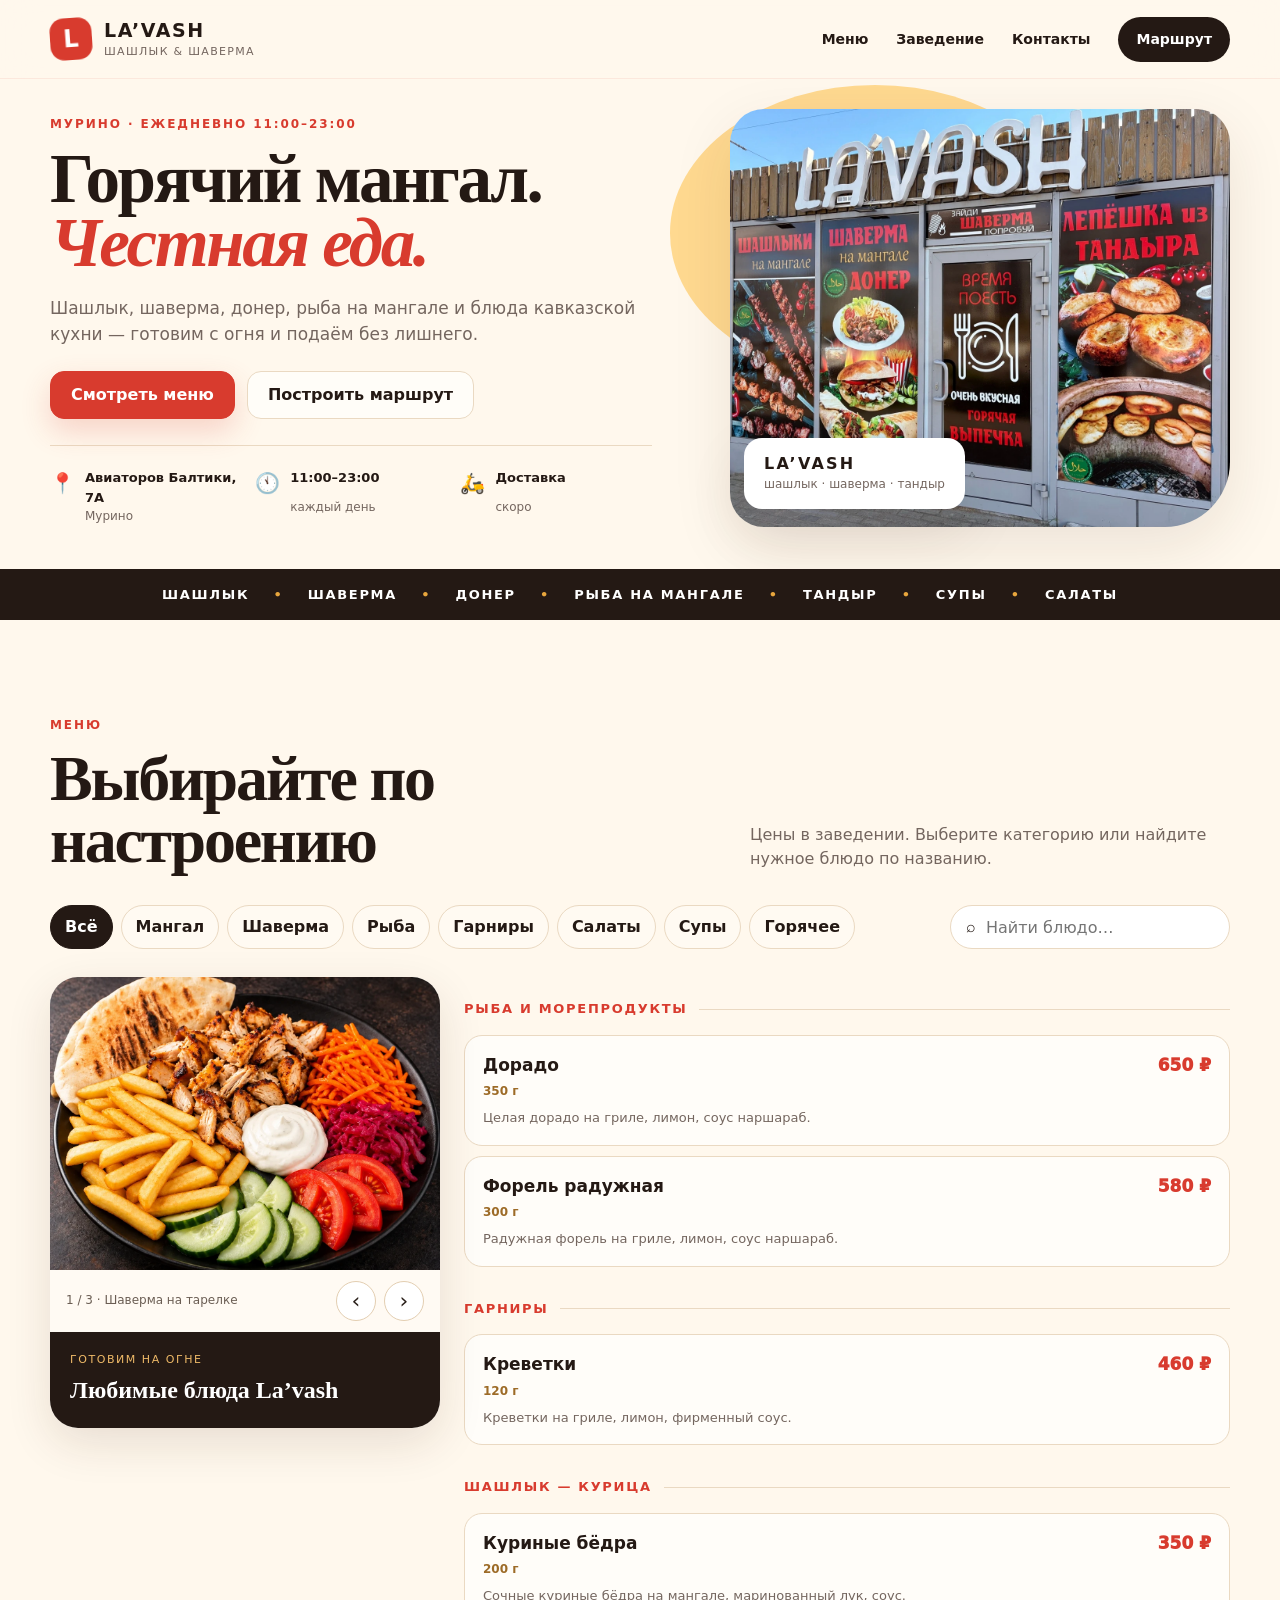
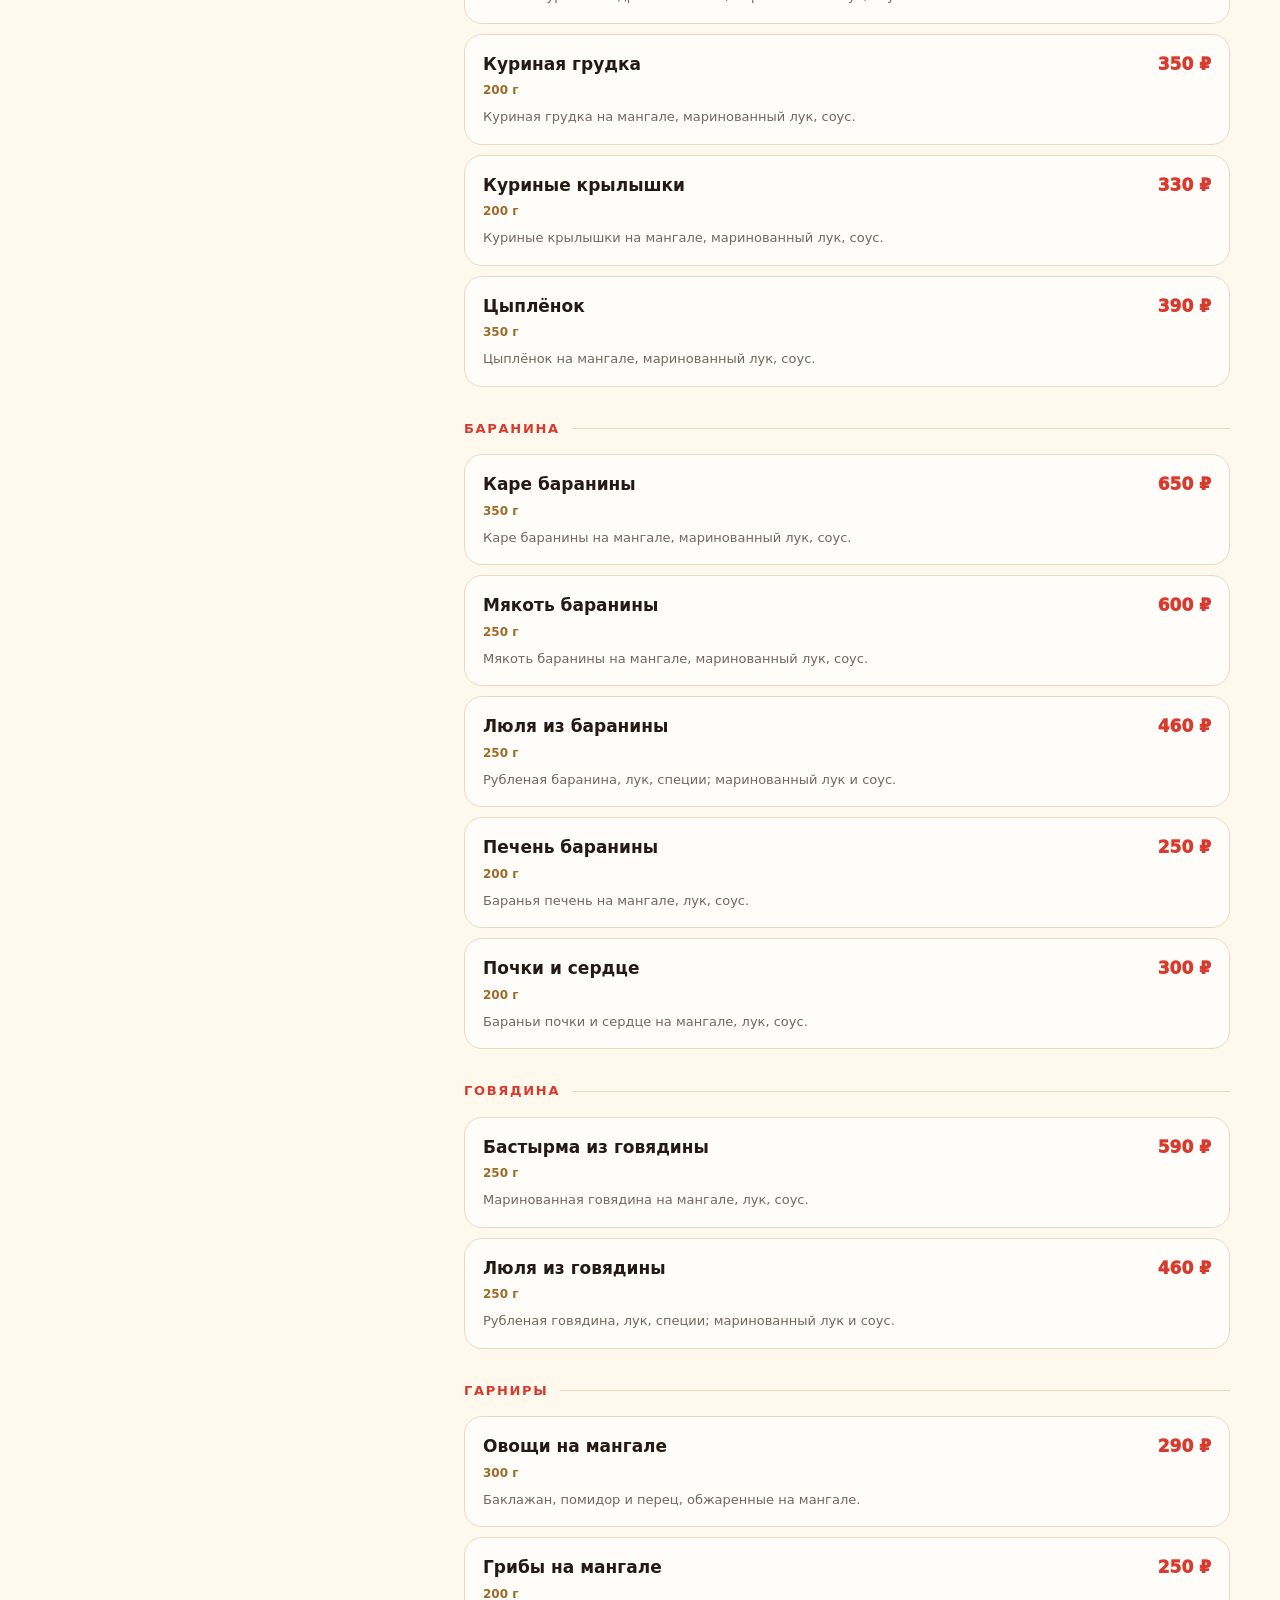
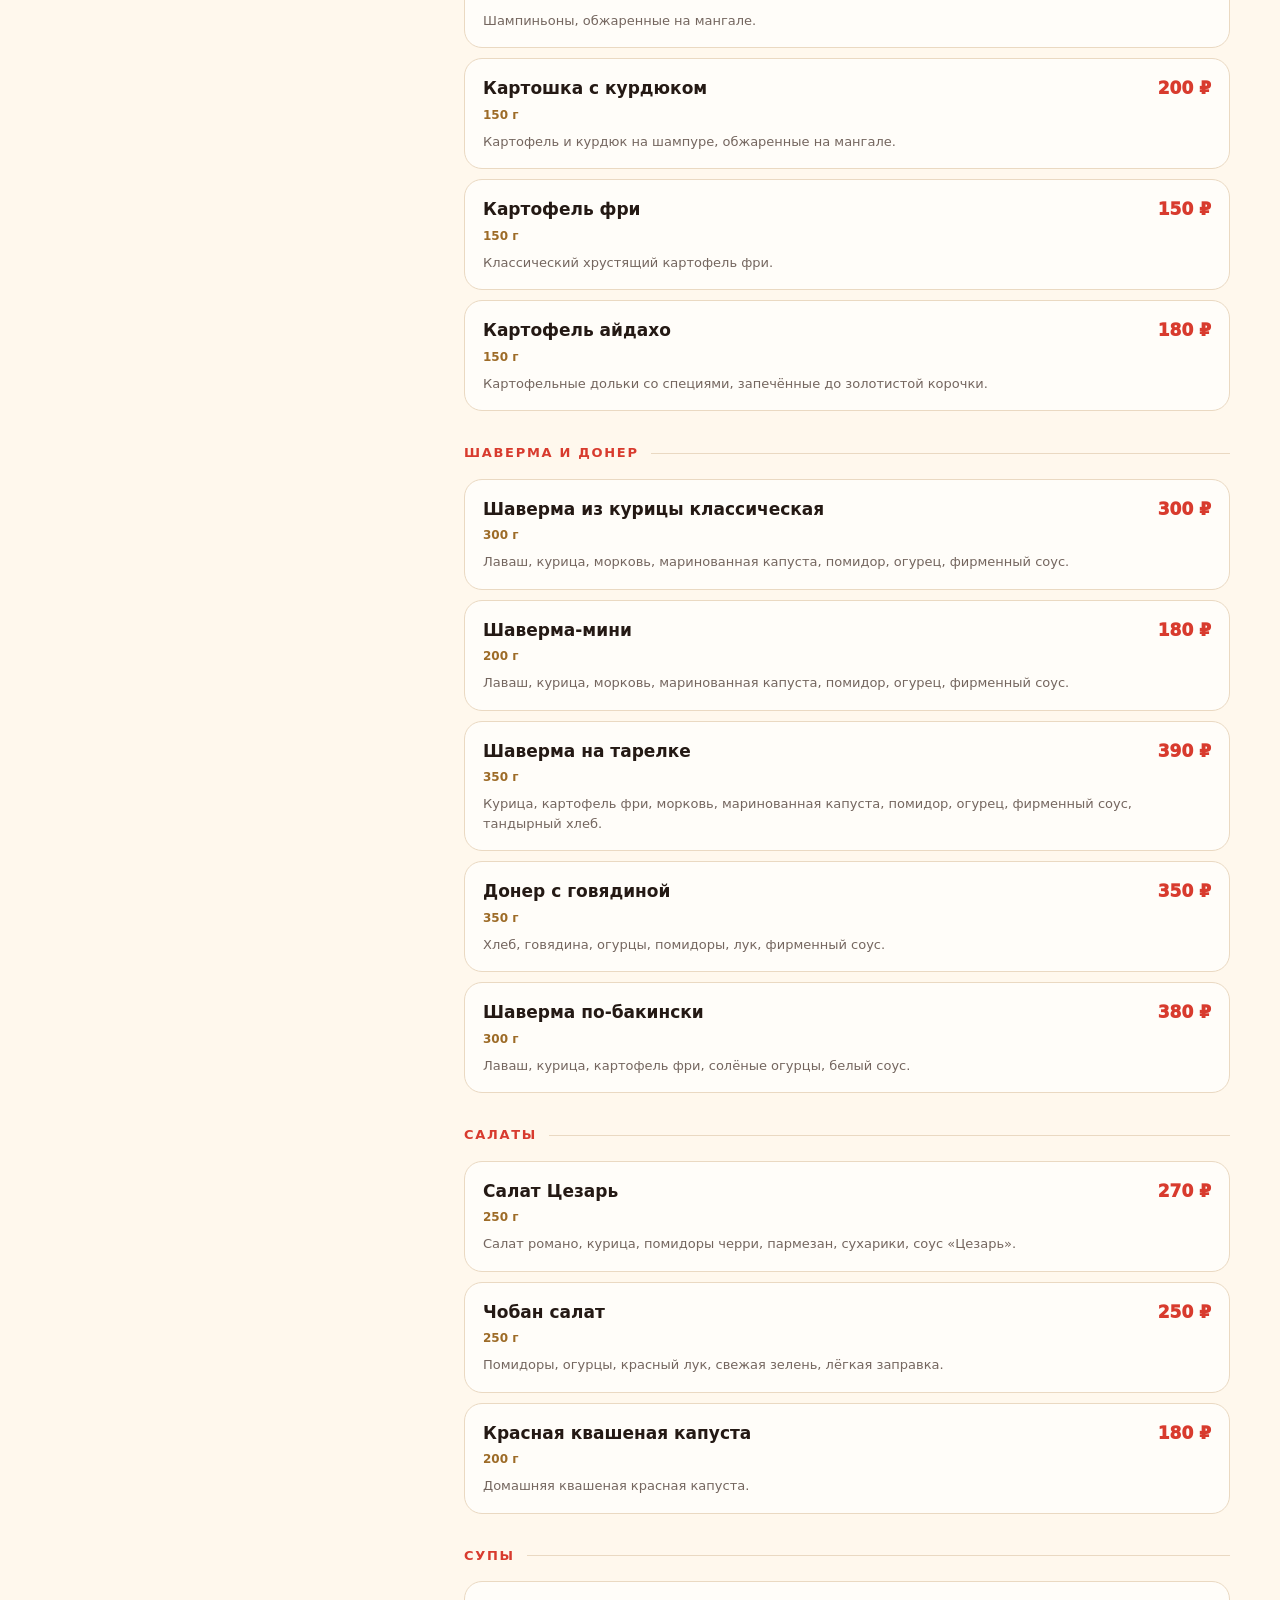
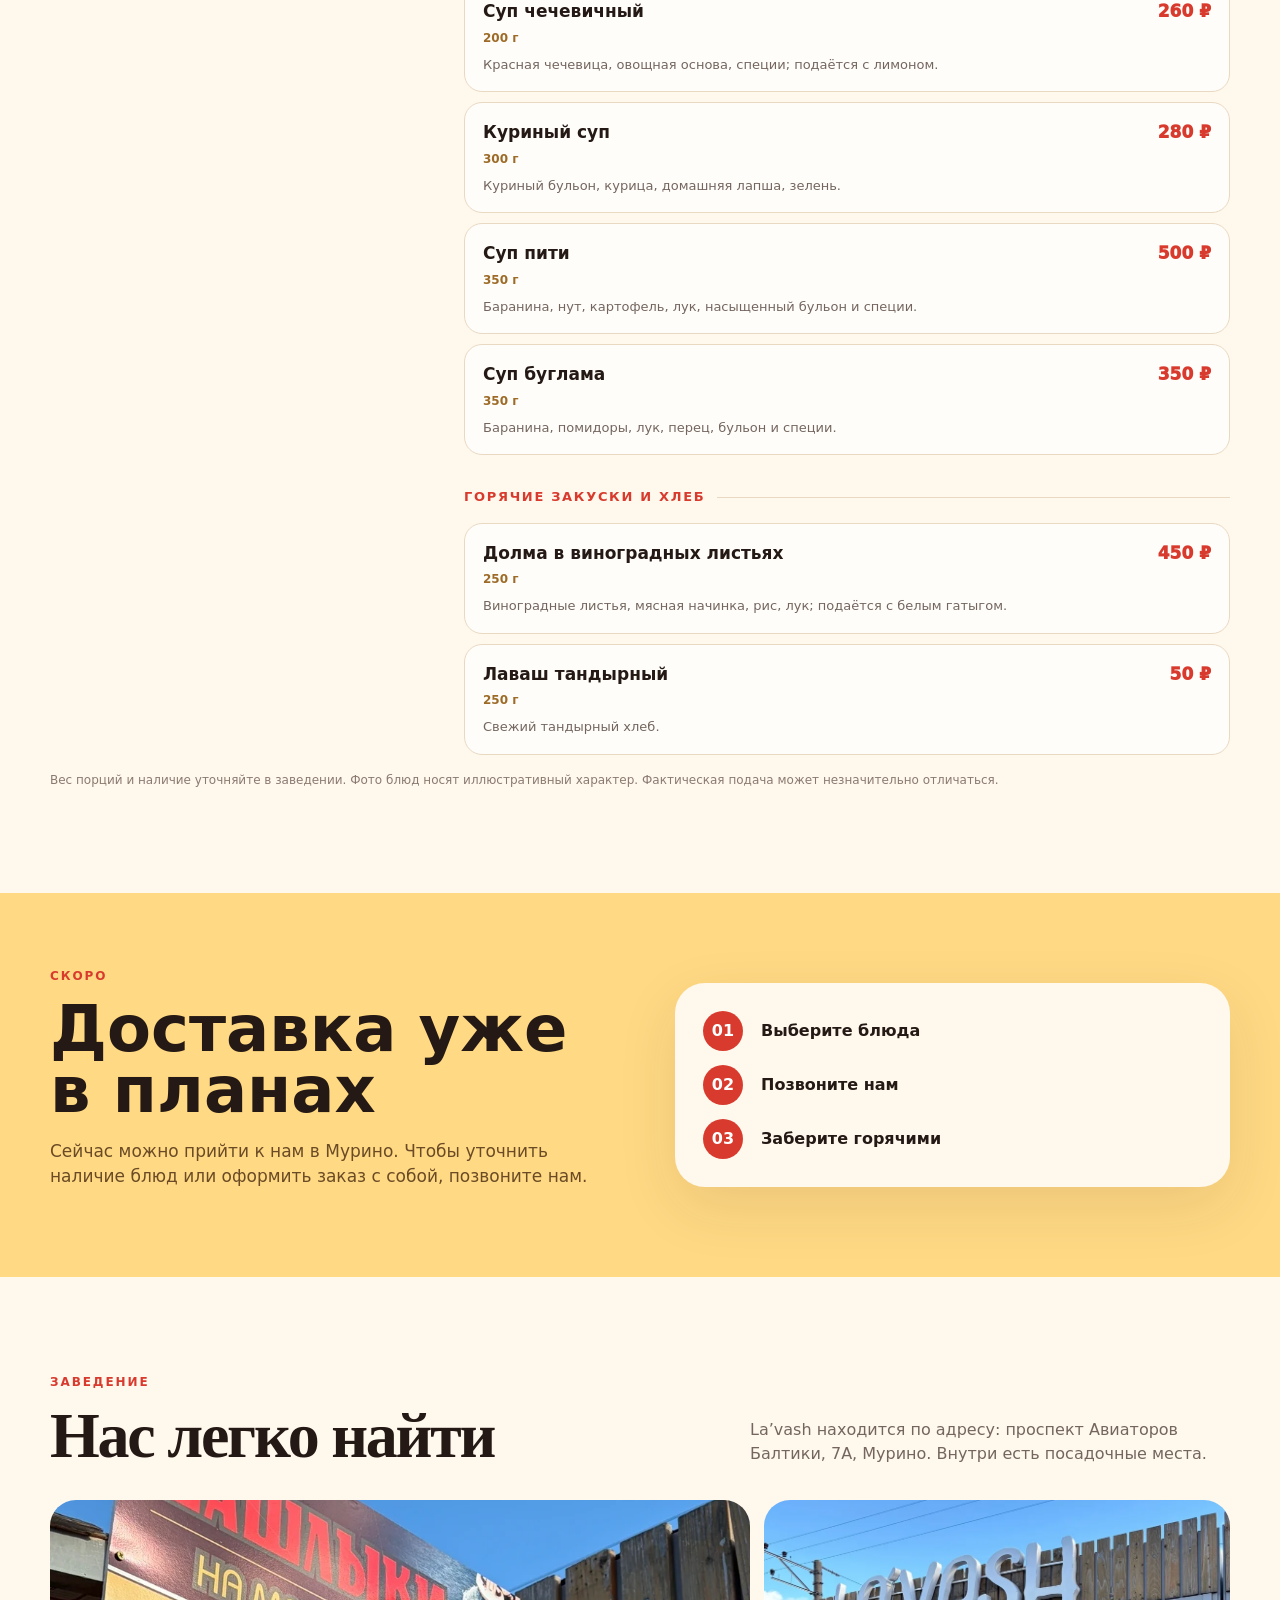
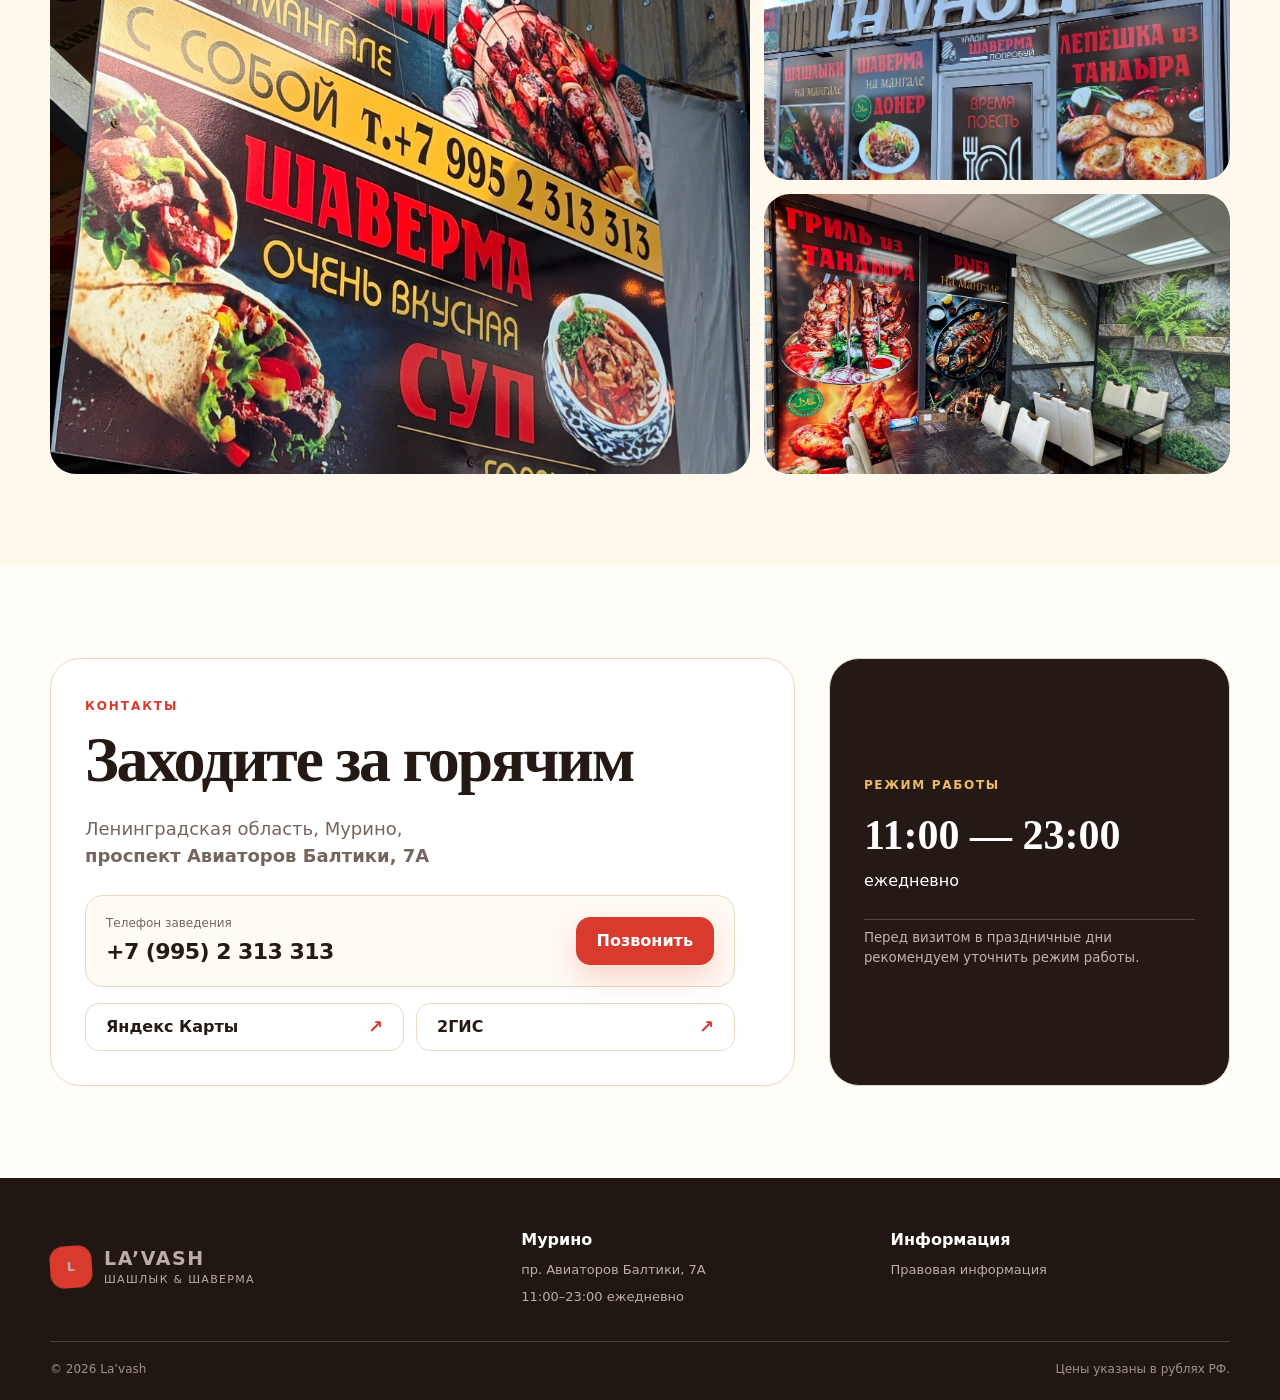
==== index.html @ c06ba72f "Создан сайт LaVash с меню, фотографиями и тд" ====
<!doctype html>
<html lang="ru">
<head>
  <meta charset="utf-8">
  <meta name="viewport" content="width=device-width, initial-scale=1">
  <meta name="theme-color" content="#fff6e8">
  <meta name="description" content="La’vash — шашлык, шаверма, донер, рыба на мангале и горячая выпечка в Мурино. Проспект Авиаторов Балтики, 7А.">
  <title>La’vash — шашлык & шаверма в Мурино</title>
  <link rel="stylesheet" href="styles.css">
</head>
<body>
  <a class="skip-link" href="#main">Перейти к содержимому</a>

  <header class="site-header" id="top">
    <div class="container nav-wrap">
      <a class="brand" href="#top" aria-label="La’vash — на главную">
        <span class="brand-mark">L</span>
        <span class="brand-text"><b>LA’VASH</b><small>шашлык & шаверма</small></span>
      </a>
      <button class="nav-toggle" type="button" aria-label="Открыть меню" aria-expanded="false">☰</button>
      <nav class="nav" aria-label="Основная навигация">
        <a href="#menu">Меню</a>
        <a href="#place">Заведение</a>
        <a href="#contacts">Контакты</a>
        <a class="nav-cta" href="https://yandex.ru/maps/-/CXF4zAoS" target="_blank" rel="noopener">Маршрут</a>
      </nav>
    </div>
  </header>

  <main id="main">
    <section class="hero">
      <div class="container hero-grid">
        <div class="hero-copy">
          <div class="eyebrow">Мурино · ежедневно 11:00–23:00</div>
          <h1>Горячий мангал.<br><span>Честная еда.</span></h1>
          <p class="hero-lead">Шашлык, шаверма, донер, рыба на мангале и блюда кавказской кухни — готовим с огня и подаём без лишнего.</p>
          <div class="hero-actions">
            <a class="btn btn-primary" href="#menu">Смотреть меню</a>
            <a class="btn btn-light" href="https://yandex.ru/maps/-/CXF4zAoS" target="_blank" rel="noopener">Построить маршрут</a>
          </div>
          <div class="quick-info" aria-label="Краткая информация">
            <div><span>📍</span><b>Авиаторов Балтики, 7А</b><small>Мурино</small></div>
            <div><span>🕚</span><b>11:00–23:00</b><small>каждый день</small></div>
            <div><span>🛵</span><b>Доставка</b><small>скоро</small></div>
          </div>
        </div>
        <div class="hero-media">
          <img src="assets/img/location-hero-final.webp" alt="Фасад La’vash в Мурино" width="1280" height="1070" fetchpriority="high">
          <div class="hero-badge"><b>LA’VASH</b><span>шашлык · шаверма · тандыр</span></div>
        </div>
      </div>
    </section>

    <section class="ticker" aria-label="Основные категории">
      <div class="ticker-inner">ШАШЛЫК <i>•</i> ШАВЕРМА <i>•</i> ДОНЕР <i>•</i> РЫБА НА МАНГАЛЕ <i>•</i> ТАНДЫР <i>•</i> СУПЫ <i>•</i> САЛАТЫ</div>
    </section>

    <section class="menu-section section" id="menu">
      <div class="container">
        <div class="section-head">
          <div><span class="eyebrow">Меню</span><h2>Выбирайте по настроению</h2></div>
          <p>Цены в заведении. Выберите категорию или найдите нужное блюдо по названию.</p>
        </div>

        <div class="menu-tools">
          <div class="filters" role="group" aria-label="Фильтр меню">
            <button class="filter active" data-filter="all">Всё</button>
            <button class="filter" data-filter="grill">Мангал</button>
            <button class="filter" data-filter="shawarma">Шаверма</button>
            <button class="filter" data-filter="fish">Рыба</button>
            <button class="filter" data-filter="sides">Гарниры</button>
            <button class="filter" data-filter="salads">Салаты</button>
            <button class="filter" data-filter="soups">Супы</button>
            <button class="filter" data-filter="hot">Горячее</button>
          </div>
          <label class="search"><span aria-hidden="true">⌕</span><input id="menuSearch" type="search" placeholder="Найти блюдо…" autocomplete="off" aria-label="Поиск по меню"></label>
        </div>

        <div class="menu-layout">
          <aside class="menu-visual" aria-label="Фотографии блюд">
            <div class="visual-media" id="categoryVisual"></div><div class="photo-toolbar"><span id="photoCount">Фото блюд</span><div><button id="photoPrev" type="button" aria-label="Предыдущее фото">‹</button><button id="photoNext" type="button" aria-label="Следующее фото">›</button></div></div>
            <div class="visual-caption"><span>готовим на огне</span><b id="categoryCaption">Мангал — наша основа</b></div>
          </aside>
          <div class="menu-list" id="menuList"></div>
        </div>
        <p class="menu-note">Вес порций и наличие уточняйте в заведении. Фото блюд носят иллюстративный характер. Фактическая подача может незначительно отличаться.</p>
      </div>
    </section>

    <section class="accent-section">
      <div class="container accent-grid">
        <div>
          <span class="eyebrow">Скоро</span>
          <h2>Доставка уже в планах</h2>
          <p>Сейчас можно прийти к нам в Мурино. Чтобы уточнить наличие блюд или оформить заказ с собой, позвоните нам.</p>
        </div>
        <div class="accent-card">
          <span>01</span><b>Выберите блюда</b>
          <span>02</span><b>Позвоните нам</b>
          <span>03</span><b>Заберите горячими</b>
        </div>
      </div>
    </section>

    <section class="section place" id="place">
      <div class="container">
        <div class="section-head">
          <div><span class="eyebrow">Заведение</span><h2>Нас легко найти</h2></div>
          <p>La’vash находится по адресу: проспект Авиаторов Балтики, 7А, Мурино. Внутри есть посадочные места.</p>
        </div>
        <div class="gallery">
          <figure class="gallery-main"><img src="assets/img/venue-sign-selected.webp" alt="Указатель к La’vash у входа" loading="lazy"></figure>
          <figure><img src="assets/img/location-angle.webp" alt="Фасад La’vash" loading="lazy"></figure>
          <figure><img src="assets/img/location-inside.webp" alt="Зал La’vash" loading="lazy"></figure>
        </div>
      </div>
    </section>

    <section class="section contacts" id="contacts">
      <div class="container contact-grid">
        <div class="contact-copy">
          <span class="eyebrow">Контакты</span>
          <h2>Заходите за горячим</h2>
          <p class="address">Ленинградская область, Мурино,<br><b>проспект Авиаторов Балтики, 7А</b></p>
          <div class="contact-panel">
            <div class="contact-phone-row"><div><span class="contact-hint">Телефон заведения</span><a class="contact-phone" href="tel:+79952313313">+7 (995) 2 313 313</a></div><a class="btn btn-primary" href="tel:+79952313313">Позвонить</a></div>
            <div class="contact-map-actions"><a class="btn btn-light" href="https://yandex.ru/maps/-/CXF4zAoS" target="_blank" rel="noopener">Яндекс Карты <span aria-hidden="true">↗</span></a><a class="btn btn-light" href="https://2gis.ru/search/%D0%BF%D1%80%D0%BE%D1%81%D0%BF%D0%B5%D0%BA%D1%82%20%D0%90%D0%B2%D0%B8%D0%B0%D1%82%D0%BE%D1%80%D0%BE%D0%B2%20%D0%91%D0%B0%D0%BB%D1%82%D0%B8%D0%BA%D0%B8%207%D0%90%20%D0%9C%D1%83%D1%80%D0%B8%D0%BD%D0%BE" target="_blank" rel="noopener">2ГИС <span aria-hidden="true">↗</span></a></div>
            
          </div>
        </div>
        <div class="hours-card">
          <span>Режим работы</span>
          <strong>11:00 — 23:00</strong>
          <p>ежедневно</p>
          <hr>
          <small>Перед визитом в праздничные дни рекомендуем уточнить режим работы.</small>
        </div>
      </div>
    </section>
  </main>

  <footer class="footer">
    <div class="container footer-grid">
      <div class="brand footer-brand"><span class="brand-mark">L</span><span class="brand-text"><b>LA’VASH</b><small>шашлык & шаверма</small></span></div>
      <div><b>Мурино</b><span>пр. Авиаторов Балтики, 7А</span><span>11:00–23:00 ежедневно</span></div>
      <div><b>Информация</b><a href="legal.html">Правовая информация</a></div>
    </div>
    <div class="container footer-bottom"><span>© <span id="year"></span> La’vash</span><span>Цены указаны в рублях РФ.</span></div>
  </footer>

  <script src="script.js"></script>
</body>
</html>
---- styles.css ----
:root{
  --bg:#fff8ed; --paper:#fffdf8; --ink:#241914; --muted:#74665f; --red:#d83b2e; --red2:#f0523e;
  --gold:#e8a63d; --line:#ead9c2; --sage:#6d7c52; --shadow:0 20px 60px rgba(71,40,19,.10);
  --radius:28px; --container:min(1180px,calc(100% - 40px));
}
*{box-sizing:border-box}html{scroll-behavior:smooth}body{margin:0;font-family:Inter,ui-sans-serif,system-ui,-apple-system,"Segoe UI",Arial,sans-serif;background:var(--bg);color:var(--ink);line-height:1.5}img{max-width:100%;display:block}a{color:inherit;text-decoration:none}button,input{font:inherit}.container{width:var(--container);margin-inline:auto}.skip-link{position:fixed;left:12px;top:-60px;z-index:999;background:#fff;padding:10px 16px;border-radius:10px}.skip-link:focus{top:12px}.site-header{position:sticky;top:0;z-index:40;background:rgba(255,248,237,.88);backdrop-filter:blur(18px);border-bottom:1px solid rgba(216,59,46,.08)}.nav-wrap{min-height:78px;display:flex;align-items:center;justify-content:space-between;gap:20px}.brand{display:inline-flex;align-items:center;gap:12px}.brand-mark{width:42px;height:42px;border-radius:14px;background:var(--red);color:white;display:grid;place-items:center;font-weight:900;font-size:24px;transform:rotate(-4deg)}.brand-text{display:flex;flex-direction:column;line-height:1.05}.brand-text b{font-size:19px;letter-spacing:.08em}.brand-text small{margin-top:5px;color:var(--muted);font-size:11px;text-transform:uppercase;letter-spacing:.12em}.nav{display:flex;align-items:center;gap:28px;font-weight:700;font-size:14px}.nav a:not(.nav-cta):hover{color:var(--red)}.nav-cta{background:var(--ink);color:white;padding:12px 18px;border-radius:999px}.nav-toggle{display:none;border:0;background:transparent;font-size:26px}.hero{padding:54px 0 64px;overflow:hidden}.hero-grid{display:grid;grid-template-columns:.95fr 1.05fr;align-items:center;gap:54px}.eyebrow{display:inline-block;color:var(--red);font-weight:900;text-transform:uppercase;letter-spacing:.16em;font-size:12px;margin-bottom:14px}.hero h1,.section h2{font-family:Georgia,"Times New Roman",serif;letter-spacing:-.035em}.hero h1{font-size:clamp(54px,7vw,96px);line-height:.88;margin:0 0 26px}.hero h1 span{color:var(--red);font-style:italic}.hero-lead{font-size:19px;color:var(--muted);max-width:620px;margin:0 0 30px}.hero-actions,.contact-actions{display:flex;gap:12px;flex-wrap:wrap}.btn{display:inline-flex;align-items:center;justify-content:center;min-height:48px;padding:0 20px;border-radius:14px;border:1px solid var(--line);font-weight:850;cursor:pointer}.btn-primary{background:var(--red);border-color:var(--red);color:#fff;box-shadow:0 12px 30px rgba(216,59,46,.2)}.btn-light{background:var(--paper)}.btn-muted{background:#ede6dc;color:#9a8e85;border-color:#e2d8cc;cursor:not-allowed}.quick-info{display:grid;grid-template-columns:repeat(3,1fr);margin-top:34px;border-top:1px solid var(--line);padding-top:22px;gap:14px}.quick-info>div{display:grid;grid-template-columns:auto 1fr;column-gap:10px}.quick-info span{grid-row:1/3;font-size:20px}.quick-info b{font-size:13px}.quick-info small{color:var(--muted);font-size:12px}.hero-media{position:relative}.hero-media::before{content:"";position:absolute;inset:-24px 30% 35% -12%;background:#ffd990;border-radius:50%;filter:blur(0);z-index:-1}.hero-media img{width:100%;aspect-ratio:4/3;object-fit:cover;border-radius:42px 42px 90px 42px;box-shadow:var(--shadow)}.hero-badge{position:absolute;left:-30px;bottom:28px;background:#fff;padding:16px 20px;border-radius:18px;box-shadow:var(--shadow);display:flex;flex-direction:column}.hero-badge b{letter-spacing:.14em}.hero-badge span{font-size:12px;color:var(--muted);margin-top:3px}.ticker{background:var(--ink);color:#fff;overflow:hidden}.ticker-inner{padding:16px 0;white-space:nowrap;text-align:center;font-size:13px;font-weight:900;letter-spacing:.13em}.ticker i{color:var(--gold);font-style:normal;margin:0 18px}.section{padding:92px 0}.section-head{display:flex;align-items:end;justify-content:space-between;gap:30px;margin-bottom:34px}.section-head h2,.accent-section h2,.contacts h2{font-size:clamp(38px,5vw,64px);line-height:.96;margin:0}.section-head p{max-width:480px;color:var(--muted);margin:0}.menu-tools{display:flex;justify-content:space-between;gap:18px;align-items:center;margin-bottom:28px}.filters{display:flex;gap:8px;flex-wrap:wrap}.filter{border:1px solid var(--line);background:#fffaf2;color:var(--ink);border-radius:999px;padding:9px 14px;font-weight:800;cursor:pointer}.filter.active,.filter:hover{background:var(--ink);color:#fff;border-color:var(--ink)}.search{width:min(280px,100%);background:#fff;border:1px solid var(--line);border-radius:999px;display:flex;align-items:center;gap:8px;padding:0 15px}.search input{border:0;outline:0;background:transparent;width:100%;height:42px;color:var(--ink)}.menu-layout{display:grid;grid-template-columns:390px 1fr;gap:24px;align-items:start}.menu-visual{position:sticky;top:104px;border-radius:var(--radius);overflow:hidden;box-shadow:var(--shadow);background:#fff}.visual-media{height:430px;padding:10px;background:linear-gradient(180deg,#f8f0e3 0%,#fff 100%)}.visual-single img,.visual-triple img{width:100%;height:100%;object-fit:cover;border-radius:22px}.visual-triple{display:grid;grid-template-columns:1.15fr .85fr;grid-template-rows:1fr 1fr;gap:10px}.visual-triple .lead{grid-row:1/3}.visual-caption{padding:20px;background:var(--ink);color:#fff;display:flex;flex-direction:column}.visual-caption span{font-size:11px;text-transform:uppercase;letter-spacing:.14em;color:#efba68}.visual-caption b{font-family:Georgia,serif;font-size:24px;margin-top:4px}.menu-list{display:grid;gap:10px}.menu-group-title{display:flex;align-items:center;gap:12px;margin:22px 0 6px;font-weight:900;font-size:13px;text-transform:uppercase;letter-spacing:.13em;color:var(--red)}.menu-group-title::after{content:"";height:1px;background:var(--line);flex:1}.menu-card{background:rgba(255,255,255,.7);border:1px solid var(--line);border-radius:18px;padding:17px 18px;display:grid;grid-template-columns:1fr auto;gap:4px 20px;transition:.2s}.menu-card:hover{background:#fff;transform:translateY(-1px);box-shadow:0 12px 25px rgba(77,42,20,.06)}.menu-card h3{margin:0;font-size:17px}.menu-card .price{font-size:17px;font-weight:950;color:var(--red);white-space:nowrap}.menu-card .meta{font-size:12px;font-weight:800;color:#9d6b27}.menu-card p{grid-column:1/-1;margin:4px 0 0;color:var(--muted);font-size:13px}.menu-note{color:#8b7a70;font-size:12px;margin-top:16px}.accent-section{background:#ffd984;padding:70px 0}.accent-grid{display:grid;grid-template-columns:1fr 1fr;gap:70px;align-items:center}.accent-section p{color:#6a4b25;font-size:17px;max-width:580px}.accent-card{background:#fff8ed;border-radius:30px;padding:28px;display:grid;grid-template-columns:auto 1fr;gap:14px 18px;box-shadow:var(--shadow)}.accent-card span{width:40px;height:40px;border-radius:50%;background:var(--red);color:white;display:grid;place-items:center;font-weight:900}.accent-card b{align-self:center}.gallery{display:grid;grid-template-columns:1.5fr 1fr;grid-template-rows:280px 280px;gap:14px}.gallery figure{margin:0;border-radius:26px;overflow:hidden}.gallery-main{grid-row:1/3}.gallery img{width:100%;height:100%;object-fit:cover;transition:.4s}.gallery figure:hover img{transform:scale(1.02)}.contacts{background:#fffdf8}.contact-grid{display:grid;grid-template-columns:1.35fr .65fr;gap:34px;align-items:stretch}.contact-copy,.hours-card{border:1px solid var(--line);border-radius:30px;padding:34px;background:#fff}.address{font-size:18px;color:var(--muted);margin:24px 0}.hours-card{background:var(--ink);color:#fff;display:flex;flex-direction:column;justify-content:center}.hours-card span{color:#efba68;text-transform:uppercase;letter-spacing:.14em;font-size:12px;font-weight:800}.hours-card strong{font-family:Georgia,serif;font-size:42px;margin-top:10px}.hours-card p{color:#fff;margin:2px 0 18px}.hours-card hr{border:0;border-top:1px solid #554840;width:100%}.hours-card small{color:#bfb3ac}.footer{background:#201713;color:#fff;padding:50px 0 22px}.footer-grid{display:grid;grid-template-columns:1.3fr 1fr 1fr;gap:30px}.footer-grid>div:not(.brand){display:flex;flex-direction:column;gap:8px}.footer-grid span,.footer-grid a{color:#bcaea6;font-size:13px}.footer-bottom{border-top:1px solid #4b3b33;margin-top:34px;padding-top:18px;display:flex;justify-content:space-between;color:#9f9189;font-size:12px}.footer-brand .brand-text small{color:#bcaea6}.empty-state{padding:30px;text-align:center;border:1px dashed var(--line);border-radius:18px;color:var(--muted)}
@media(max-width:900px){.nav-toggle{display:block}.nav{position:absolute;top:78px;left:20px;right:20px;background:#fff;border:1px solid var(--line);border-radius:20px;padding:18px;box-shadow:var(--shadow);display:none;flex-direction:column;align-items:stretch}.nav.open{display:flex}.hero-grid,.menu-layout,.accent-grid,.contact-grid{grid-template-columns:1fr}.hero{padding-top:30px}.hero-media{order:-1}.hero-media img{aspect-ratio:16/10;border-radius:26px}.hero-badge{left:16px;bottom:16px}.menu-visual{position:relative;top:auto;display:grid;grid-template-columns:1fr 1fr}.visual-media{height:260px}.visual-caption{justify-content:end}.gallery{grid-template-columns:1fr 1fr;grid-template-rows:300px 220px}.gallery-main{grid-column:1/3;grid-row:auto}.footer-grid{grid-template-columns:1fr 1fr}.footer-brand{grid-column:1/3}}
@media(max-width:640px){:root{--container:min(100% - 24px,1180px)}.site-header .brand-text small{display:none}.hero h1{font-size:52px}.hero-lead{font-size:16px}.quick-info{grid-template-columns:1fr;gap:12px}.hero-actions .btn,.contact-actions .btn{flex:1 1 46%}.section{padding:64px 0}.section-head{display:block}.section-head p{margin-top:14px}.menu-tools{align-items:stretch;flex-direction:column}.search{width:100%}.menu-visual{display:block}.visual-media{height:250px}.visual-triple{grid-template-columns:1fr 1fr;grid-template-rows:1fr 1fr}.visual-triple .lead{grid-column:1/3;grid-row:auto}.gallery{display:grid;grid-template-columns:1fr;grid-template-rows:none}.gallery-main{grid-column:auto}.gallery figure{height:240px}.footer-grid{grid-template-columns:1fr}.footer-brand{grid-column:auto}.footer-bottom{flex-direction:column;gap:6px}.hours-card strong{font-size:34px}.menu-card{padding:15px}.ticker-inner{text-align:left;padding-left:12px}}
@media(prefers-reduced-motion:reduce){*{scroll-behavior:auto!important;transition:none!important}}

/* v3 polished gallery and contact */
.visual-media{height:430px;padding:10px;background:#211916}
.visual-triple{display:grid;grid-template-columns:1.18fr .82fr;grid-template-rows:repeat(2,minmax(0,1fr));gap:10px}
.visual-triple img{display:block;width:100%;height:100%;min-width:0;min-height:0;object-fit:cover;object-position:center;border-radius:16px;background:#291f1b}
.visual-triple img.lead{grid-row:span 2}
.photo-toolbar{display:flex;justify-content:space-between;align-items:center;background:#fff8ed;padding:8px 14px;gap:10px;font-size:12px;color:#67574c}
.photo-toolbar>div{display:flex;gap:7px}.photo-toolbar button{width:33px;height:33px;background:#fff;border:1px solid #e3ceb1;border-radius:50%;cursor:pointer;font-size:22px;line-height:1;color:#2a201a}
.photo-toolbar button:hover,.photo-toolbar button:focus-visible{background:#f1dfc3;outline:2px solid #a9592f}
.contact-telephone{display:flex;align-items:center;font-weight:850;font-size:18px;white-space:nowrap;padding:10px 6px}
.gallery-main img{object-position:center}
@media(max-width:900px){.visual-media{height:350px}.menu-visual{grid-template-columns:1fr}.visual-caption{padding:15px 20px}}
@media(max-width:640px){.visual-media{height:330px}.visual-triple{grid-template-columns:1.15fr .85fr;grid-template-rows:repeat(2,minmax(0,1fr))}.visual-triple .lead{grid-row:span 2;grid-column:auto}.contact-telephone{font-size:16px;flex:1 1 100%}.gallery-main img{object-position:center}}

/* Single-photo gallery: one complete photo, no collage repetition */
.visual-media.visual-single-slide{display:block;height:420px;padding:10px;background:#211916;overflow:hidden;touch-action:pan-y}
.visual-single-slide img{display:block;width:100%;height:100%;object-fit:contain;object-position:center;border-radius:17px;background:#211916;user-select:none;-webkit-user-drag:none}
.visual-single-slide:focus-visible{outline:3px solid #d83b2e;outline-offset:-4px}
.photo-toolbar{display:flex;justify-content:space-between;align-items:center;gap:12px;padding:11px 16px;background:#fffaf3}
.photo-toolbar>span{font-size:12px;line-height:1.4;color:#6a5d53;min-width:0}
.photo-toolbar>div{display:flex;flex:none;gap:8px}
.photo-toolbar button{min-width:40px;min-height:40px}
.gallery-main img{object-fit:contain!important;object-position:center!important;background:#fff8ed}
@media(max-width:900px){.visual-media.visual-single-slide{height:350px}.menu-visual{display:block}.gallery-main img{object-fit:contain!important}}
@media(max-width:640px){.visual-media.visual-single-slide{height:300px}.menu-visual{display:block}.gallery-main img{object-fit:contain!important}.photo-toolbar{padding:10px 13px}.photo-toolbar button{min-width:44px;min-height:44px}.menu-card{min-width:0}.menu-card h3{overflow-wrap:anywhere}}

/* Carefully refined final presentation */
.visual-media.visual-single-slide{height:auto!important;aspect-ratio:4 / 3;padding:0!important;background:#201814!important;overflow:hidden}
.visual-single-slide img{display:block;width:100%;height:100%;object-fit:cover;border-radius:0;background:transparent}
.menu-visual{overflow:hidden;box-shadow:0 15px 46px rgba(68,35,17,.12)}
.photo-toolbar{background:#fffaf3}
.gallery{grid-template-columns:.9fr 1.1fr;grid-template-rows:280px 280px}
.gallery-main img,.gallery-main img:hover{object-fit:cover!important;object-position:center!important;background:transparent!important}
.contact-grid{grid-template-columns:minmax(0,1.3fr) minmax(280px,.7fr)}
.contact-panel{margin-top:26px;max-width:650px;display:grid;gap:16px}
.contact-phone-row{display:flex;align-items:center;justify-content:space-between;flex-wrap:wrap;gap:15px;padding:18px 20px;border:1px solid var(--line);border-radius:18px;background:#fffaf4}
.contact-hint{display:block;color:var(--muted);font-size:12px;margin-bottom:3px}
.contact-phone{display:inline-block;font-size:clamp(17px,2vw,22px);font-weight:900;white-space:nowrap;letter-spacing:-.025em}
.contact-phone-row .btn{flex:none}
.contact-map-actions{display:grid;grid-template-columns:1fr 1fr;gap:12px}
.contact-map-actions .btn{background:#fff;justify-content:space-between;gap:12px}
.contact-map-actions .btn span{color:var(--red);font-size:18px}
.contact-tg{margin:0;color:var(--muted);font-size:13px}
@media(max-width:900px){.contact-grid{grid-template-columns:1fr}.gallery{grid-template-columns:.9fr 1.1fr;grid-template-rows:240px 240px}.gallery-main{grid-column:auto;grid-row:1/3}}
@media(max-width:640px){.visual-media.visual-single-slide{height:auto!important;aspect-ratio:4 / 3}.gallery{grid-template-columns:1fr 1fr;grid-template-rows:240px 160px}.gallery-main{grid-column:1/3;grid-row:1}.gallery figure{height:auto;min-height:0}.gallery-main img{object-fit:cover!important;object-position:center 45%!important}.contact-copy,.hours-card{padding:22px}.contact-phone-row{padding:14px;align-items:stretch}.contact-phone-row .btn{width:100%}.contact-map-actions{grid-template-columns:1fr 1fr}.contact-map-actions .btn{padding:0 11px;font-size:13px}.contact-copy h2{font-size:clamp(36px,10vw,52px)}}

/* Final refinements: stable venue photo proportions */
.gallery{grid-template-columns:1.5fr 1fr!important;grid-template-rows:280px 280px!important}
.gallery-main{grid-row:1/3!important;grid-column:auto!important}
.gallery figure:not(.gallery-main) img{object-fit:cover;object-position:center 28%}
.photo-toolbar button:disabled{opacity:.35;cursor:default}
@media(max-width:900px){.gallery{grid-template-columns:1.5fr 1fr!important;grid-template-rows:235px 235px!important}}
@media(max-width:640px){.gallery{grid-template-columns:1fr 1fr!important;grid-template-rows:230px 170px!important}.gallery-main{grid-column:1/3!important;grid-row:1!important}.gallery figure:not(.gallery-main) img{object-position:center 22%}}

/* Фасад целиком: сохраняем пропорции оригинального снимка на любом экране. */
.hero-media img{aspect-ratio:1280 / 1070!important;object-fit:contain!important;object-position:center!important;background:#ecf0f0}
@media(max-width:900px){.hero-media img{aspect-ratio:1280 / 1070!important;object-fit:contain!important}}

/* Финальное исправление главного экрана: естественные пропорции без серых пустот */
.hero{padding-top:30px!important;padding-bottom:42px!important}
.hero-grid{grid-template-columns:minmax(0,1.05fr) minmax(0,.95fr)!important;gap:34px!important;align-items:center!important}
.hero-copy{min-width:0}
.hero h1{font-size:clamp(46px,5.4vw,76px)!important;line-height:.94!important;margin-bottom:20px!important}
.hero-lead{font-size:17px!important;margin-bottom:24px!important}
.hero-media{width:100%;max-width:500px;justify-self:end;line-height:0}
.hero-media img{width:100%!important;height:auto!important;max-height:none!important;aspect-ratio:auto!important;object-fit:initial!important;object-position:center!important;background:transparent!important;border-radius:34px 34px 65px 34px!important;box-shadow:var(--shadow)!important}
.hero-badge{line-height:1.3;left:14px!important;bottom:18px!important}
.quick-info{margin-top:26px!important}
@media(max-width:900px){.hero-grid{grid-template-columns:1fr!important;gap:24px!important}.hero-media{max-width:610px;justify-self:center}.hero-media img{width:100%!important;height:auto!important;aspect-ratio:auto!important;border-radius:27px!important}}
@media(max-width:640px){.hero{padding-top:18px!important;padding-bottom:35px!important}.hero h1{font-size:clamp(43px,10.5vw,55px)!important}.hero-media img{border-radius:24px!important}.hero-badge{left:12px!important;bottom:12px!important}}
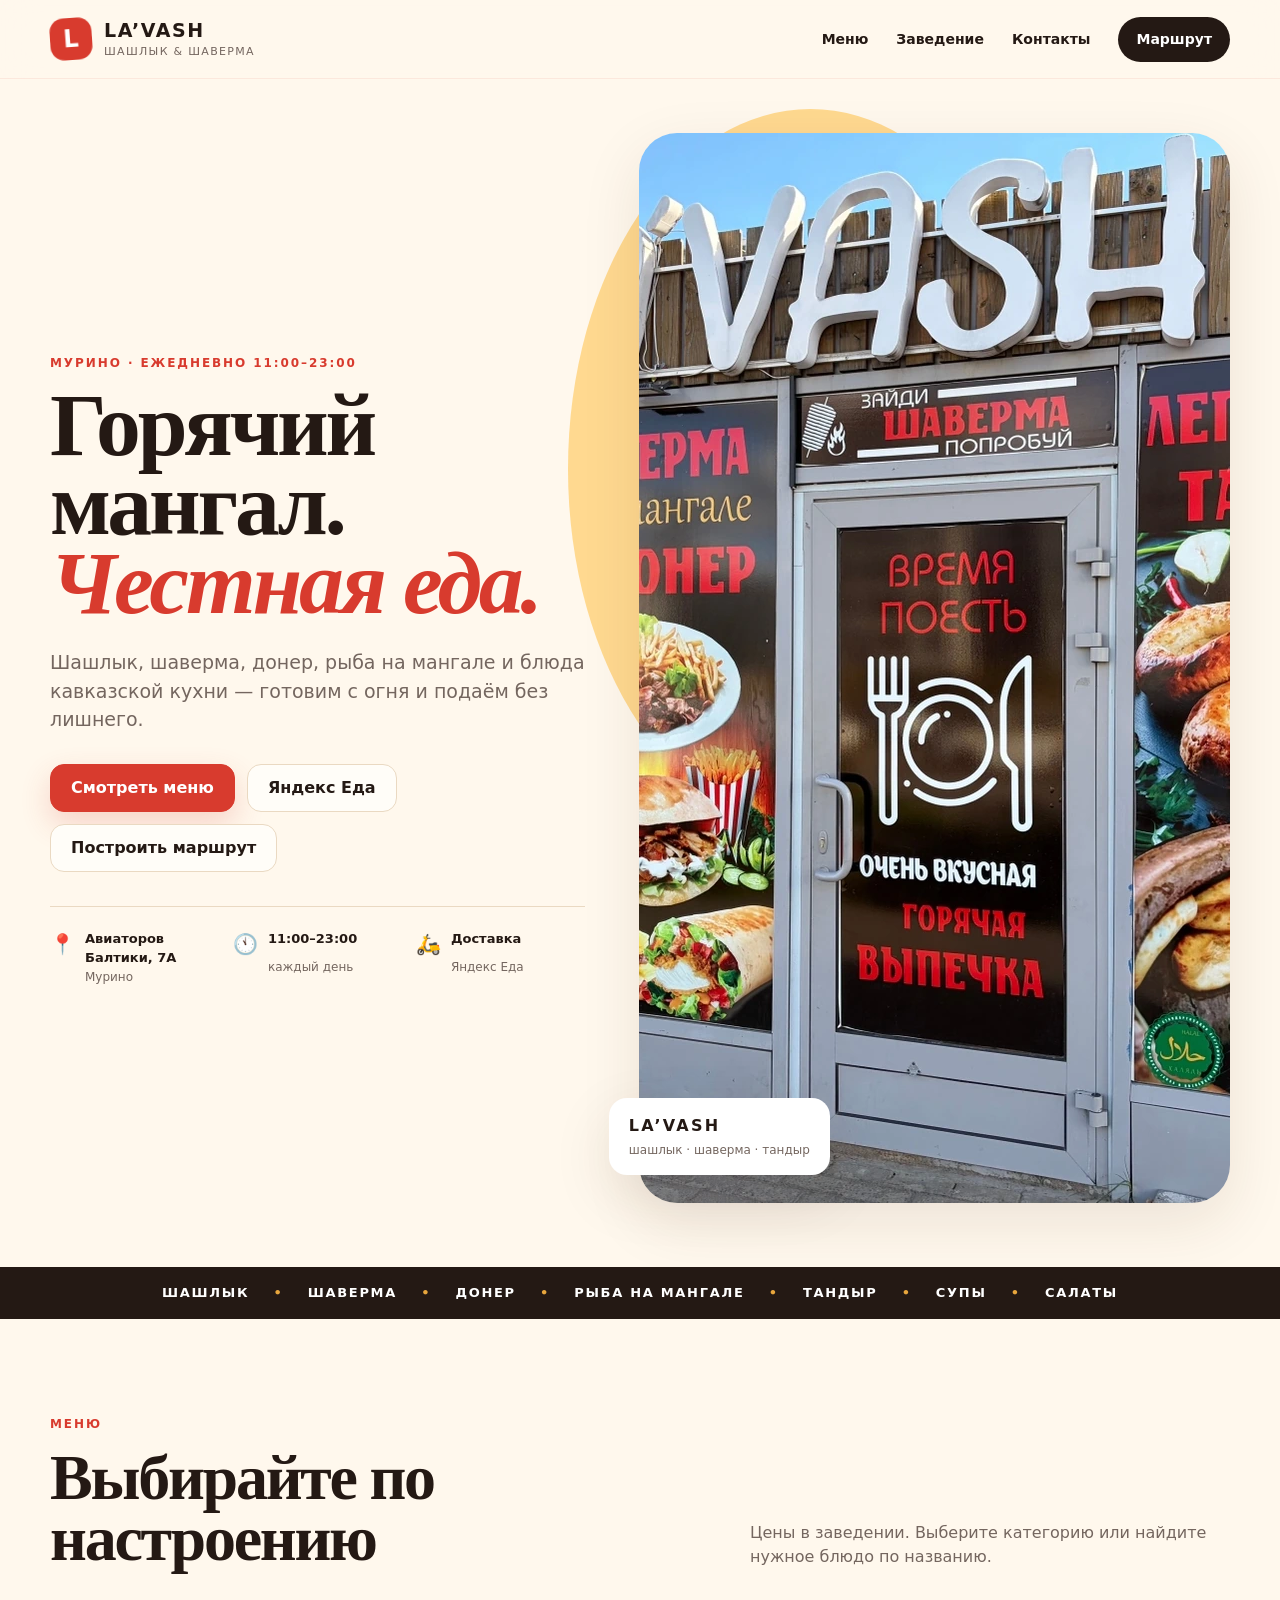
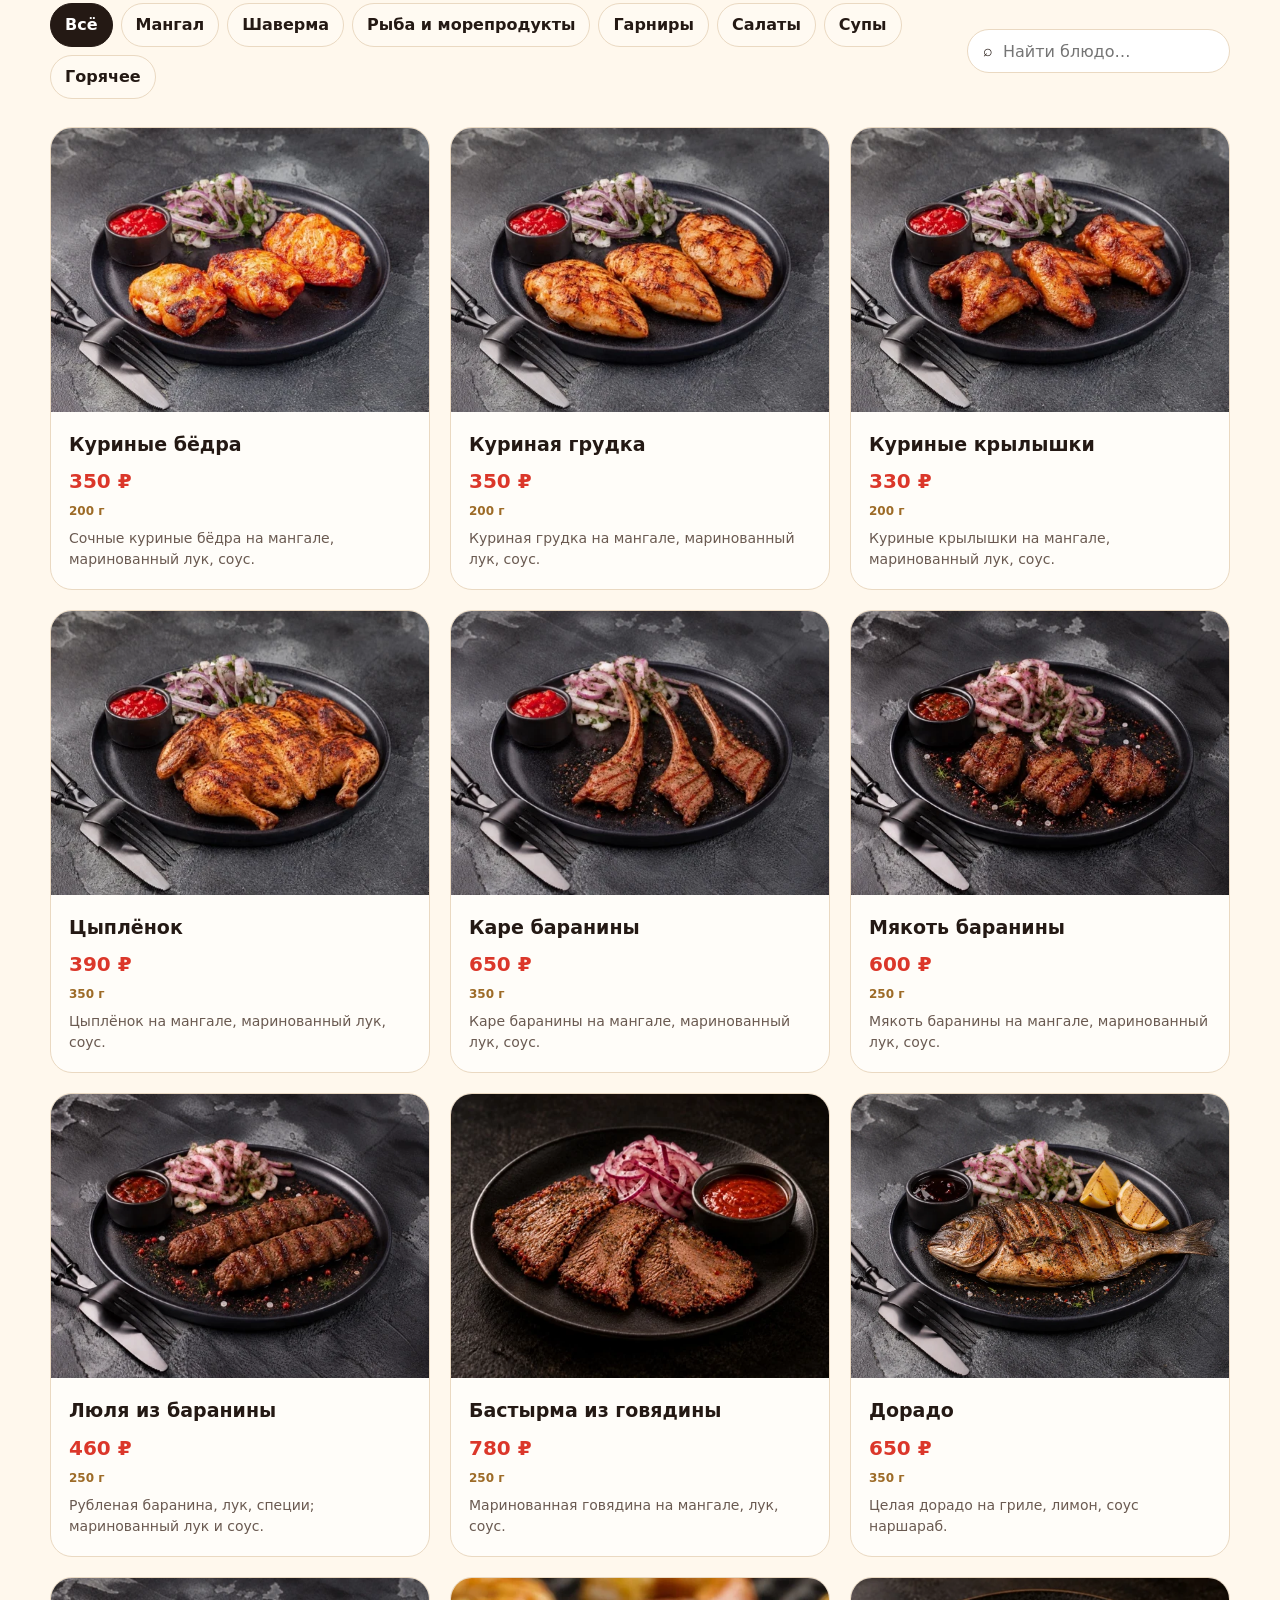
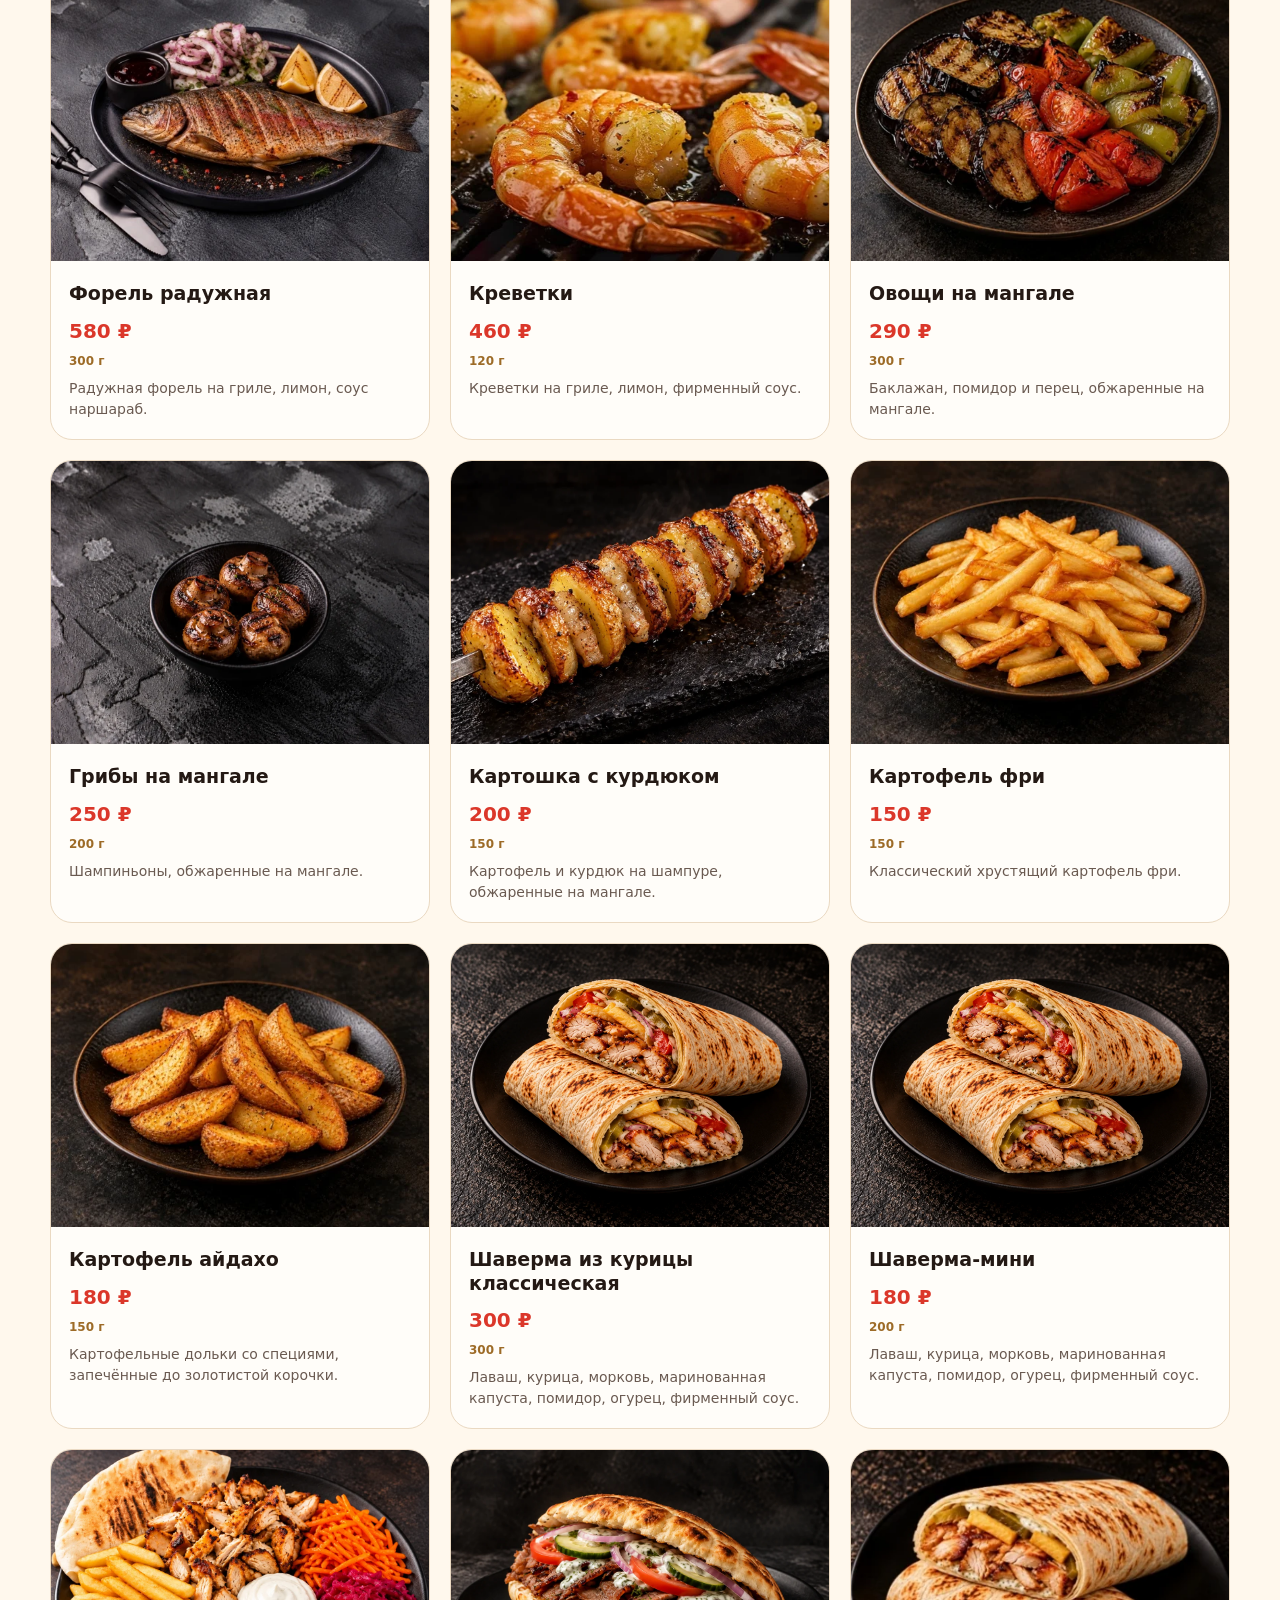
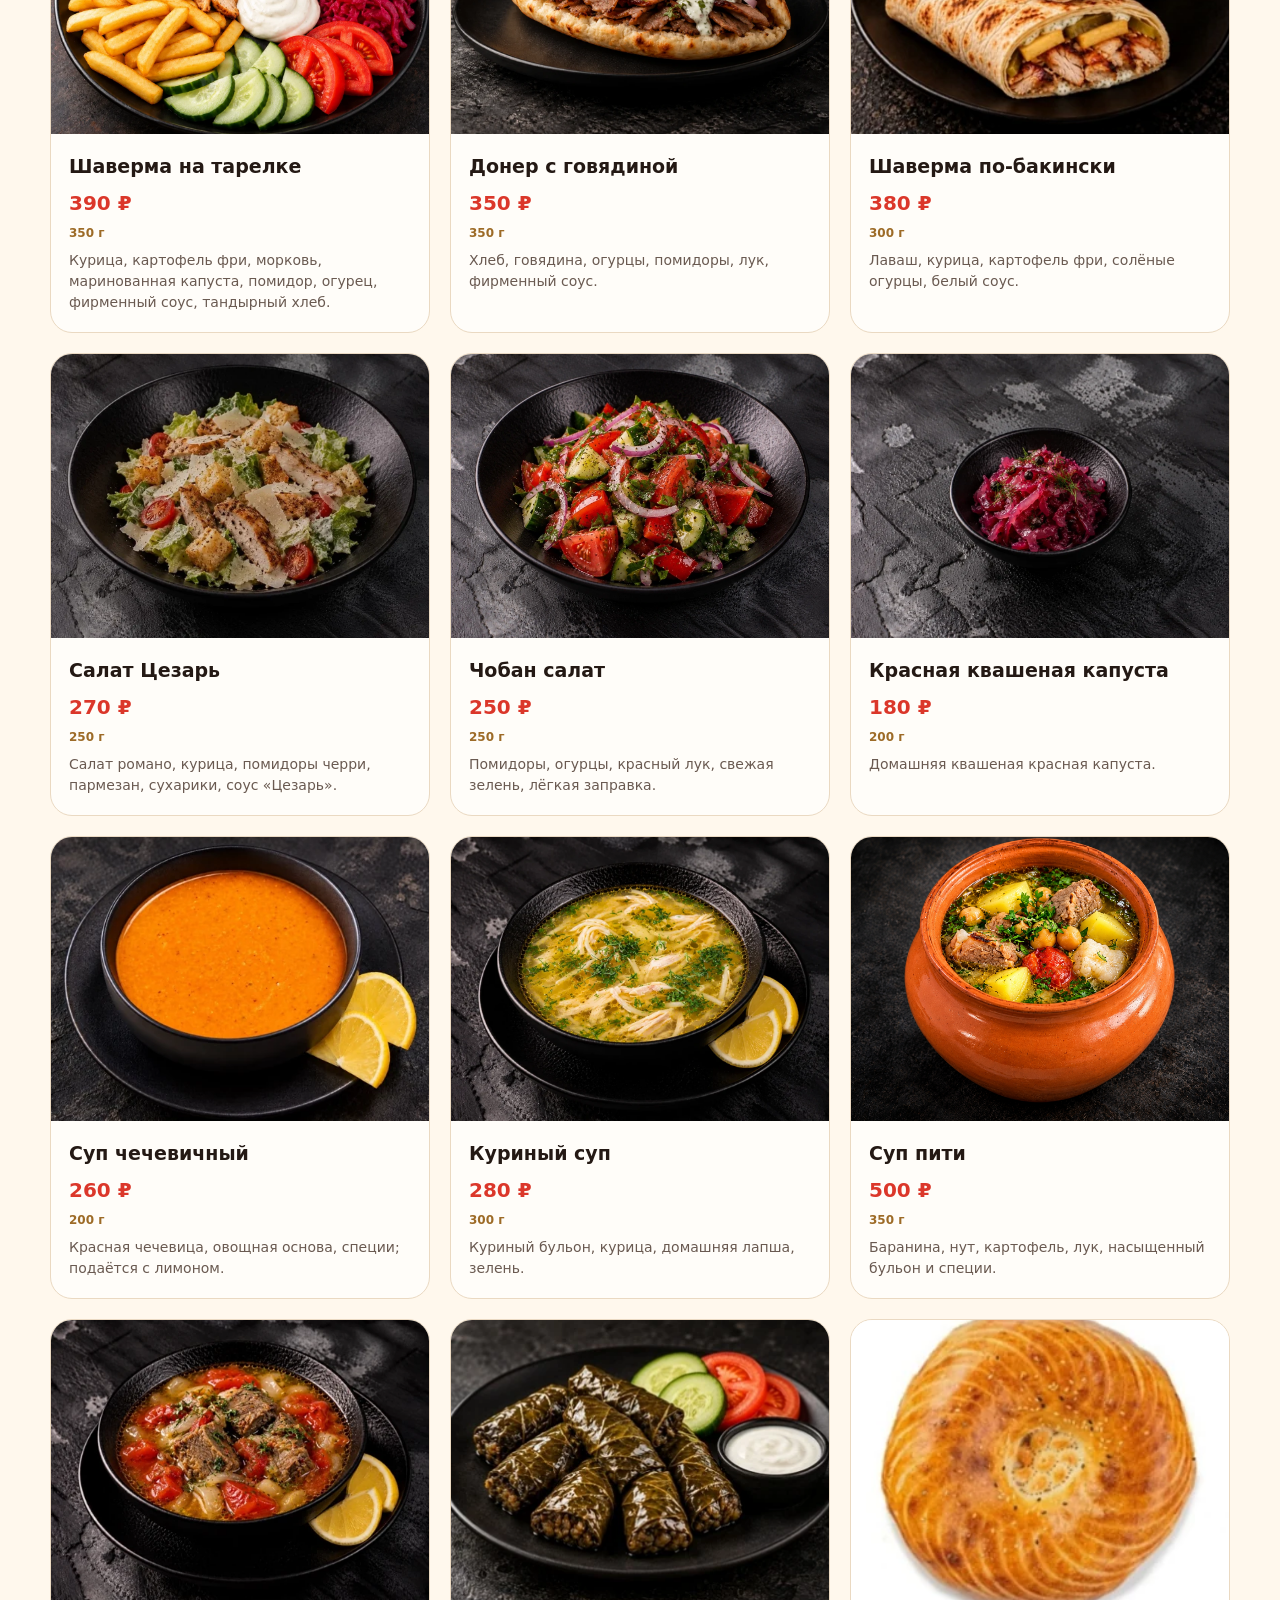
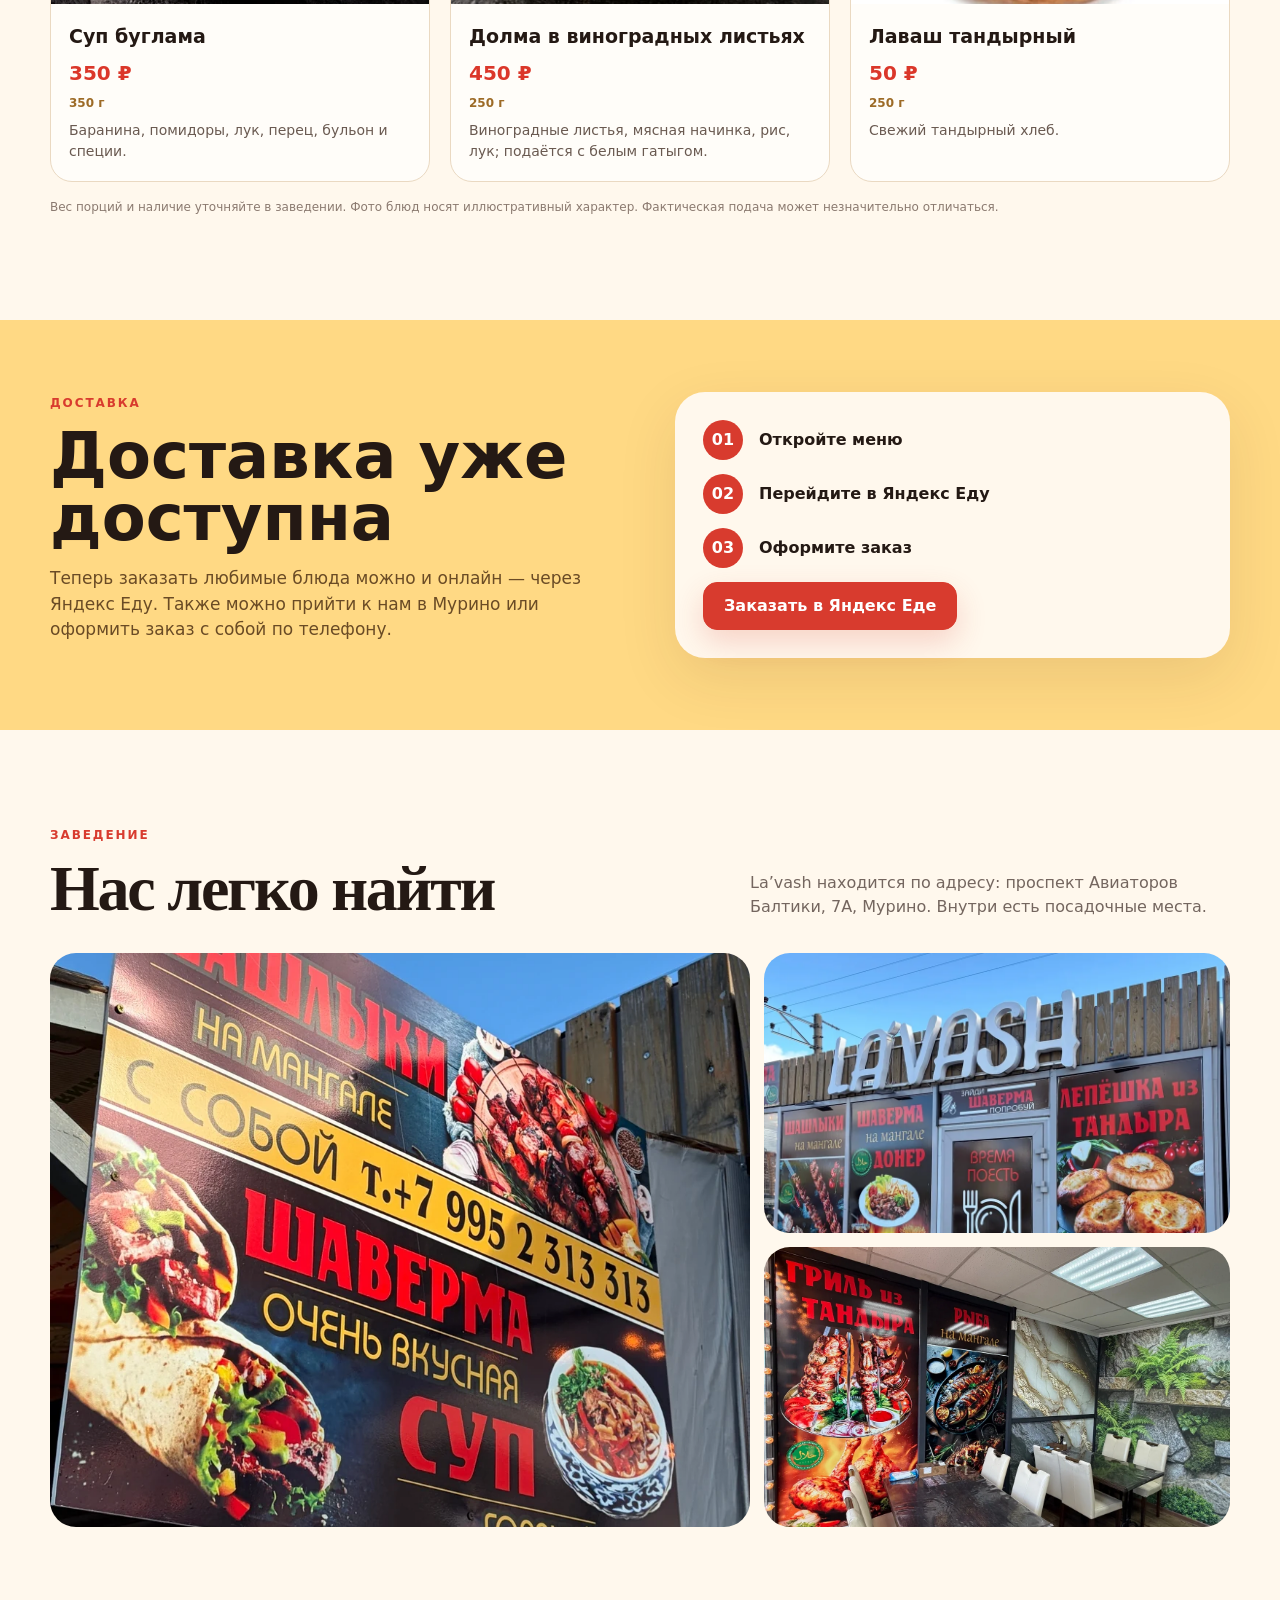
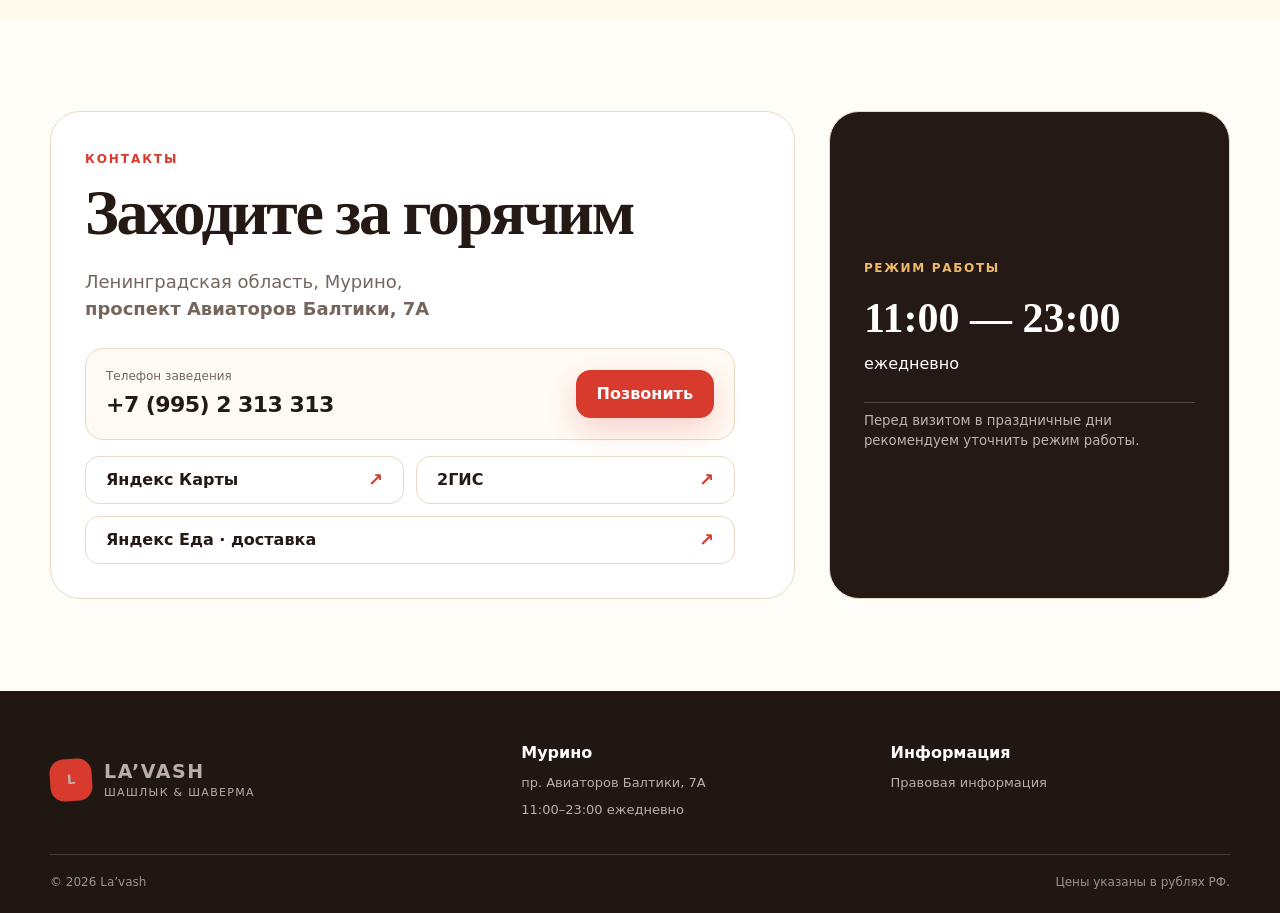
==== commit 315b3a92: "Add files via upload" ====
--- a/index.html
+++ b/index.html
@@ -36,12 +36,13 @@
           <p class="hero-lead">Шашлык, шаверма, донер, рыба на мангале и блюда кавказской кухни — готовим с огня и подаём без лишнего.</p>
           <div class="hero-actions">
             <a class="btn btn-primary" href="#menu">Смотреть меню</a>
+            <a class="btn btn-light" href="https://eda.yandex.ru/restaurant/lavash_shashlykshaverma" target="_blank" rel="noopener">Яндекс Еда</a>
             <a class="btn btn-light" href="https://yandex.ru/maps/-/CXF4zAoS" target="_blank" rel="noopener">Построить маршрут</a>
           </div>
           <div class="quick-info" aria-label="Краткая информация">
             <div><span>📍</span><b>Авиаторов Балтики, 7А</b><small>Мурино</small></div>
             <div><span>🕚</span><b>11:00–23:00</b><small>каждый день</small></div>
-            <div><span>🛵</span><b>Доставка</b><small>скоро</small></div>
+            <div><span>🛵</span><b>Доставка</b><small>Яндекс Еда</small></div>
           </div>
         </div>
         <div class="hero-media">
@@ -67,7 +68,7 @@
             <button class="filter active" data-filter="all">Всё</button>
             <button class="filter" data-filter="grill">Мангал</button>
             <button class="filter" data-filter="shawarma">Шаверма</button>
-            <button class="filter" data-filter="fish">Рыба</button>
+            <button class="filter" data-filter="fish">Рыба и морепродукты</button>
             <button class="filter" data-filter="sides">Гарниры</button>
             <button class="filter" data-filter="salads">Салаты</button>
             <button class="filter" data-filter="soups">Супы</button>
@@ -90,14 +91,15 @@
     <section class="accent-section">
       <div class="container accent-grid">
         <div>
-          <span class="eyebrow">Скоро</span>
-          <h2>Доставка уже в планах</h2>
-          <p>Сейчас можно прийти к нам в Мурино. Чтобы уточнить наличие блюд или оформить заказ с собой, позвоните нам.</p>
+          <span class="eyebrow">Доставка</span>
+          <h2>Доставка уже доступна</h2>
+          <p>Теперь заказать любимые блюда можно и онлайн — через Яндекс Еду. Также можно прийти к нам в Мурино или оформить заказ с собой по телефону.</p>
         </div>
         <div class="accent-card">
-          <span>01</span><b>Выберите блюда</b>
-          <span>02</span><b>Позвоните нам</b>
-          <span>03</span><b>Заберите горячими</b>
+          <span>01</span><b>Откройте меню</b>
+          <span>02</span><b>Перейдите в Яндекс Еду</b>
+          <span>03</span><b>Оформите заказ</b>
+          <a class="btn btn-primary" href="https://eda.yandex.ru/restaurant/lavash_shashlykshaverma" target="_blank" rel="noopener">Заказать в Яндекс Еде</a>
         </div>
       </div>
     </section>
@@ -124,7 +126,7 @@
           <p class="address">Ленинградская область, Мурино,<br><b>проспект Авиаторов Балтики, 7А</b></p>
           <div class="contact-panel">
             <div class="contact-phone-row"><div><span class="contact-hint">Телефон заведения</span><a class="contact-phone" href="tel:+79952313313">+7 (995) 2 313 313</a></div><a class="btn btn-primary" href="tel:+79952313313">Позвонить</a></div>
-            <div class="contact-map-actions"><a class="btn btn-light" href="https://yandex.ru/maps/-/CXF4zAoS" target="_blank" rel="noopener">Яндекс Карты <span aria-hidden="true">↗</span></a><a class="btn btn-light" href="https://2gis.ru/search/%D0%BF%D1%80%D0%BE%D1%81%D0%BF%D0%B5%D0%BA%D1%82%20%D0%90%D0%B2%D0%B8%D0%B0%D1%82%D0%BE%D1%80%D0%BE%D0%B2%20%D0%91%D0%B0%D0%BB%D1%82%D0%B8%D0%BA%D0%B8%207%D0%90%20%D0%9C%D1%83%D1%80%D0%B8%D0%BD%D0%BE" target="_blank" rel="noopener">2ГИС <span aria-hidden="true">↗</span></a></div>
+            <div class="contact-map-actions"><a class="btn btn-light" href="https://yandex.ru/maps/-/CXF4zAoS" target="_blank" rel="noopener noreferrer">Яндекс Карты <span aria-hidden="true">↗</span></a><a class="btn btn-light" href="https://2gis.ru/spb/search/la'vash%20%D0%BF%D1%80%D0%BE%D1%81%D0%BF%D0%B5%D0%BA%D1%82%20%D0%90%D0%B2%D0%B8%D0%B0%D1%82%D0%BE%D1%80%D0%BE%D0%B2%20%D0%91%D0%B0%D0%BB%D1%82%D0%B8%D0%BA%D0%B8%207%D0%90%20%D0%9C%D1%83%D1%80%D0%B8%D0%BD%D0%BE/firm/70000001117496208?m=30.443083%2C60.05188%2F19.8" target="_blank" rel="noopener noreferrer">2ГИС <span aria-hidden="true">↗</span></a><a class="btn btn-light contact-delivery-link" href="https://eda.yandex.ru/restaurant/lavash_shashlykshaverma" target="_blank" rel="noopener noreferrer">Яндекс Еда · доставка <span aria-hidden="true">↗</span></a></div>
             
           </div>
         </div>
@@ -148,6 +150,7 @@
     <div class="container footer-bottom"><span>© <span id="year"></span> La’vash</span><span>Цены указаны в рублях РФ.</span></div>
   </footer>
 
-  <script src="script.js"></script>
+  <div id="dishLightbox" class="dish-lightbox" hidden role="dialog" aria-modal="true" aria-label="Фото блюда"><div class="lb-card"><button type="button" class="lb-close" aria-label="Закрыть">×</button><img alt=""><div class="lb-title"></div></div></div>
+<script src="script.js"></script>
 </body>
 </html>
--- a/styles.css
+++ b/styles.css
@@ -65,15 +65,27 @@
 .hero-media img{aspect-ratio:1280 / 1070!important;object-fit:contain!important;object-position:center!important;background:#ecf0f0}
 @media(max-width:900px){.hero-media img{aspect-ratio:1280 / 1070!important;object-fit:contain!important}}
 
-/* Финальное исправление главного экрана: естественные пропорции без серых пустот */
-.hero{padding-top:30px!important;padding-bottom:42px!important}
-.hero-grid{grid-template-columns:minmax(0,1.05fr) minmax(0,.95fr)!important;gap:34px!important;align-items:center!important}
-.hero-copy{min-width:0}
-.hero h1{font-size:clamp(46px,5.4vw,76px)!important;line-height:.94!important;margin-bottom:20px!important}
-.hero-lead{font-size:17px!important;margin-bottom:24px!important}
-.hero-media{width:100%;max-width:500px;justify-self:end;line-height:0}
-.hero-media img{width:100%!important;height:auto!important;max-height:none!important;aspect-ratio:auto!important;object-fit:initial!important;object-position:center!important;background:transparent!important;border-radius:34px 34px 65px 34px!important;box-shadow:var(--shadow)!important}
-.hero-badge{line-height:1.3;left:14px!important;bottom:18px!important}
-.quick-info{margin-top:26px!important}
-@media(max-width:900px){.hero-grid{grid-template-columns:1fr!important;gap:24px!important}.hero-media{max-width:610px;justify-self:center}.hero-media img{width:100%!important;height:auto!important;aspect-ratio:auto!important;border-radius:27px!important}}
-@media(max-width:640px){.hero{padding-top:18px!important;padding-bottom:35px!important}.hero h1{font-size:clamp(43px,10.5vw,55px)!important}.hero-media img{border-radius:24px!important}.hero-badge{left:12px!important;bottom:12px!important}}
+/* Фото-карточки каталога */
+.menu-layout{display:block!important}.menu-visual{display:none!important}.menu-list{display:grid!important;grid-template-columns:repeat(3,minmax(0,1fr));gap:20px;align-items:stretch}.menu-group-title{display:none!important}.menu-card.dish-card{display:flex;flex-direction:column;padding:0!important;overflow:hidden;border-radius:22px;background:#fffdf9;min-width:0}.dish-photo,.dish-placeholder{width:100%;aspect-ratio:4/3;object-fit:cover;display:block;background:#f3ede5}.dish-placeholder{display:grid;place-items:center;color:#8b796b;font-size:15px}.dish-info{padding:17px 18px 19px;position:relative;flex:1}.dish-card h3{font-size:19px;line-height:1.24;padding-right:0;margin:0 0 10px}.dish-card .dish-price{font-weight:800;color:#db372a;font-size:20px;display:block;margin-bottom:6px}.dish-card .meta{margin-bottom:8px}.dish-card p{line-height:1.5;margin:0;color:#6a5a51;font-size:14px}.menu-card.dish-card .price{display:none}@media(max-width:900px){.menu-list{grid-template-columns:repeat(2,minmax(0,1fr))!important}}@media(max-width:540px){.menu-list{gap:12px!important}.dish-info{padding:12px!important}.dish-card h3{font-size:15px!important}.dish-card .dish-price{font-size:17px!important}.dish-card p{font-size:12px!important}.dish-card .meta{font-size:12px!important}.dish-placeholder{font-size:12px}}
+
+/* FINAL: front image restores rounded full storefront, without letterboxing */
+.hero-media img{aspect-ratio: 1.08 / 1 !important;object-fit:cover!important;object-position:center center!important;background:transparent!important;border-radius:38px!important}
+@media(max-width:900px){.hero-media img{aspect-ratio:1.18 / 1!important;object-fit:cover!important;object-position:center!important}}
+/* Product cards */
+.dish-card .dish-photo{cursor:zoom-in;object-fit:cover;object-position:center}
+.dish-card .dish-photo:focus-visible{outline:3px solid #cc4c32;outline-offset:-4px}
+.dish-lightbox[hidden]{display:none!important}
+.dish-lightbox{position:fixed;inset:0;z-index:200;background:rgba(18,11,7,.9);padding:24px;display:grid;place-items:center}
+.lb-card{position:relative;max-width:min(850px,96vw);width:100%;background:#fff9f2;border-radius:20px;overflow:hidden}
+.lb-card img{width:100%;max-height:78vh;object-fit:contain;background:#18110d}
+.lb-title{padding:15px;text-align:center;font-weight:800}
+.lb-close{position:absolute;right:10px;top:10px;background:#fff;border:0;box-shadow:0 2px 10px #0003;border-radius:50%;width:42px;height:42px;font-size:27px;cursor:pointer;z-index:1}
+@media(max-width:580px){.menu-list{grid-template-columns:1fr!important}.dish-photo,.dish-placeholder{aspect-ratio: 4/3}.dish-card h3{font-size:18px!important}.dish-card p{font-size:14px!important}}
+
+/* Delivery steps: compact labels, no overwide auto-sized column */
+.accent-card{grid-template-columns:40px minmax(0,1fr)!important;column-gap:16px!important;row-gap:14px!important;align-items:center!important}
+.accent-card b{justify-self:start!important;min-width:0!important}
+.accent-card>a.btn{grid-column:1/-1;justify-self:start;width:auto;max-width:100%}
+
+/* Delivery action occupies a separate row below both map links. */
+.contact-map-actions .contact-delivery-link{grid-column:1 / -1}
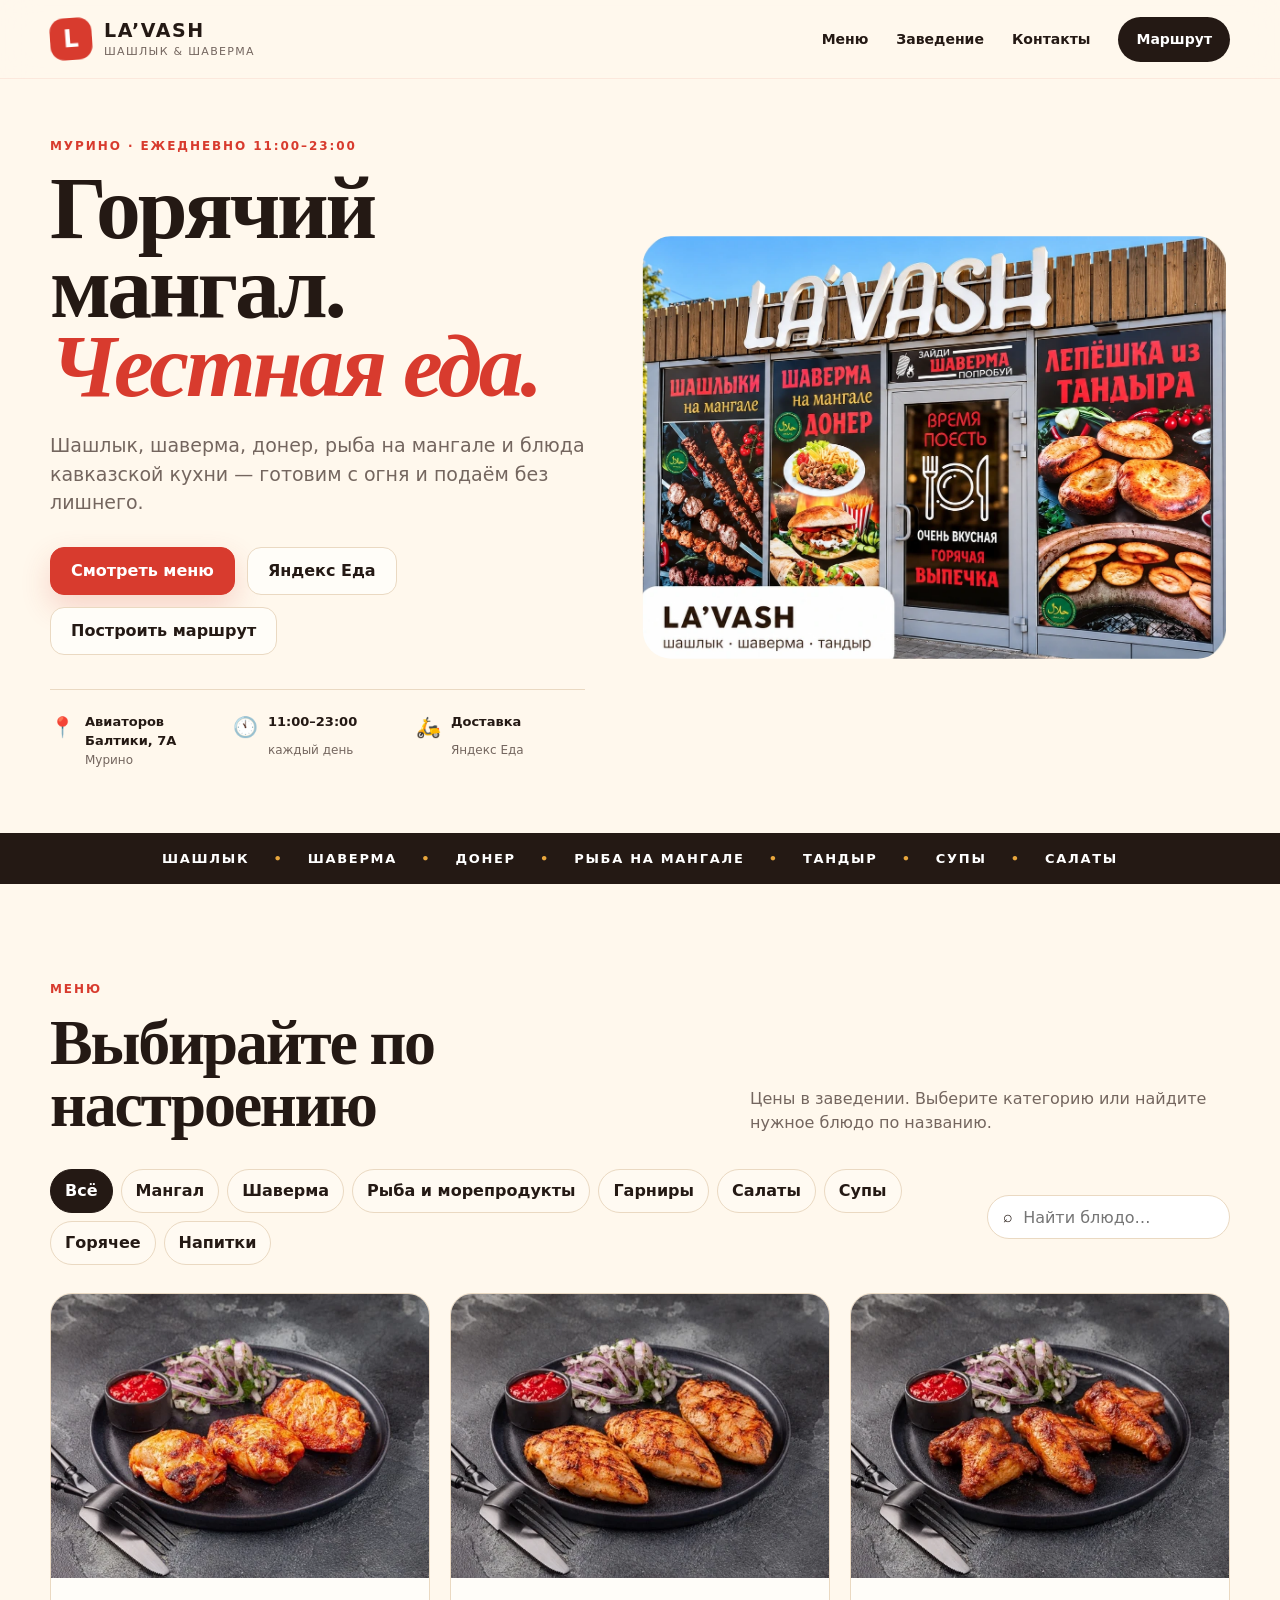
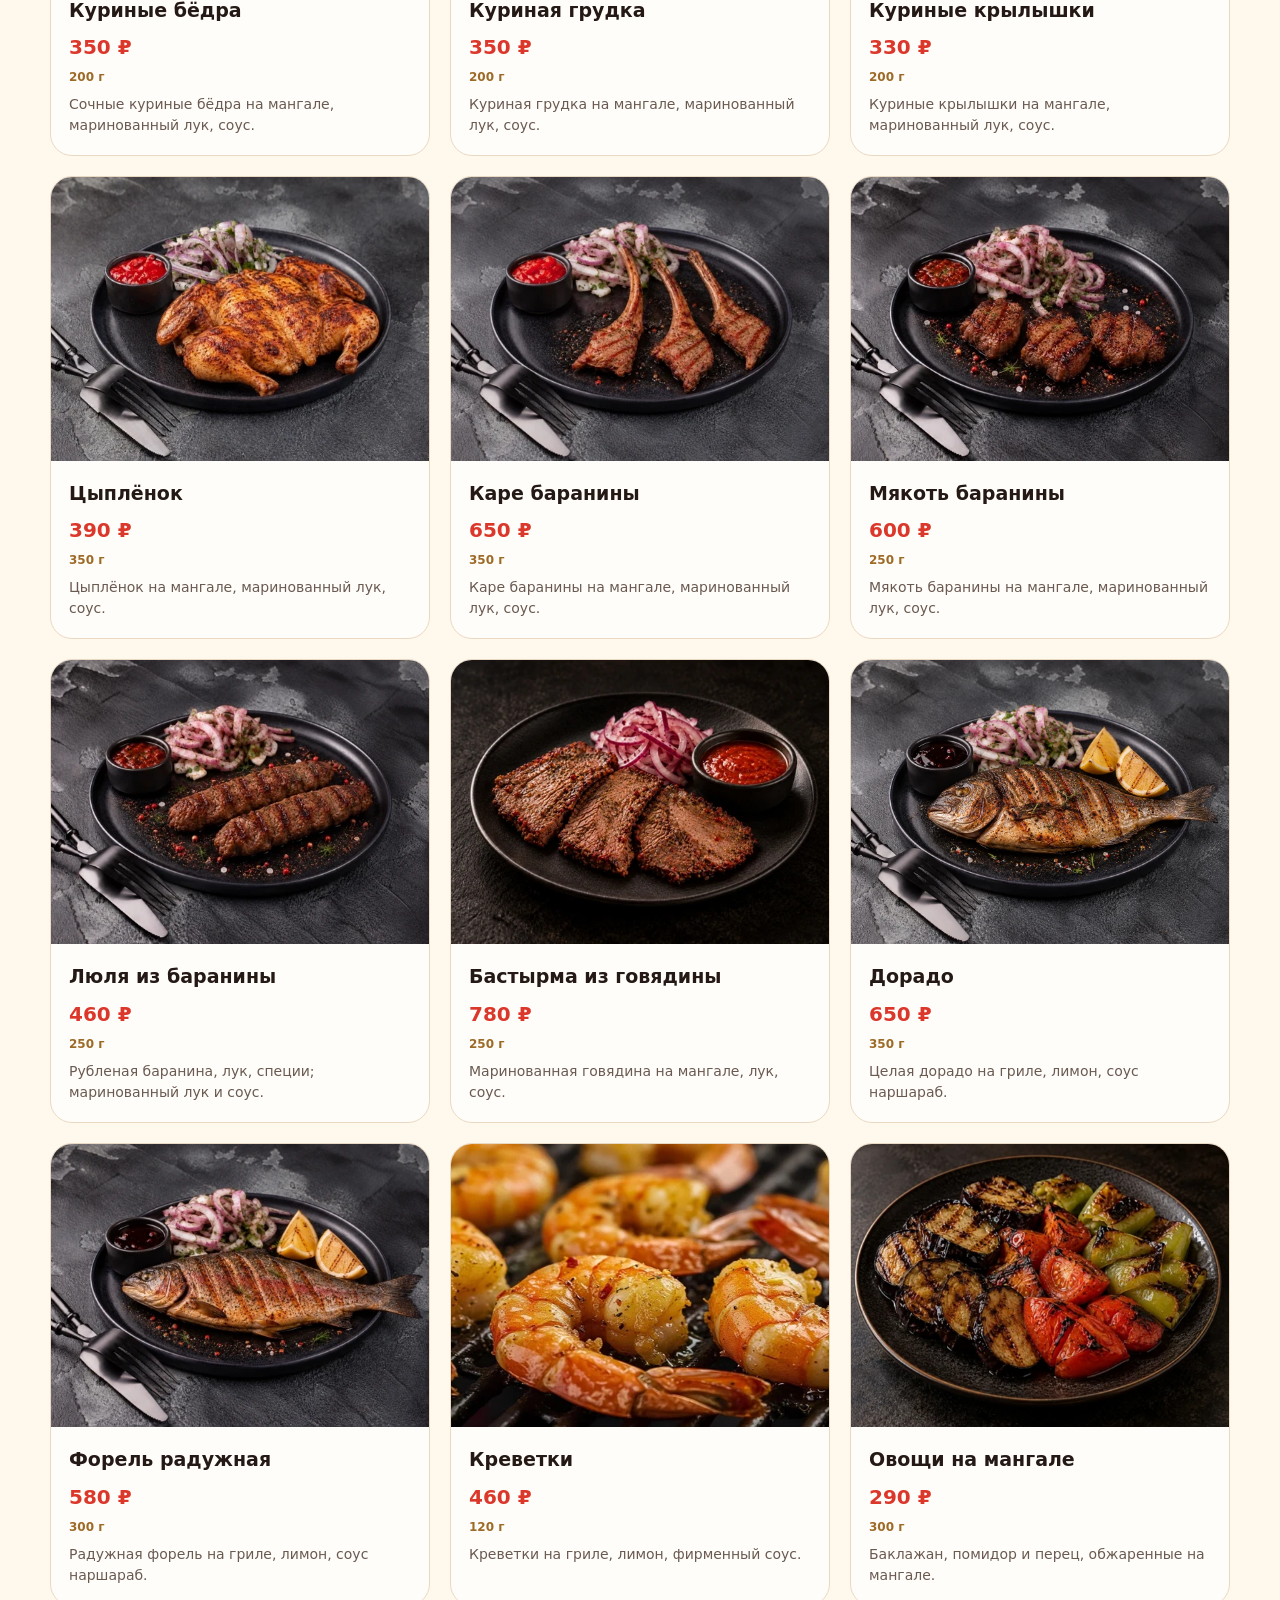
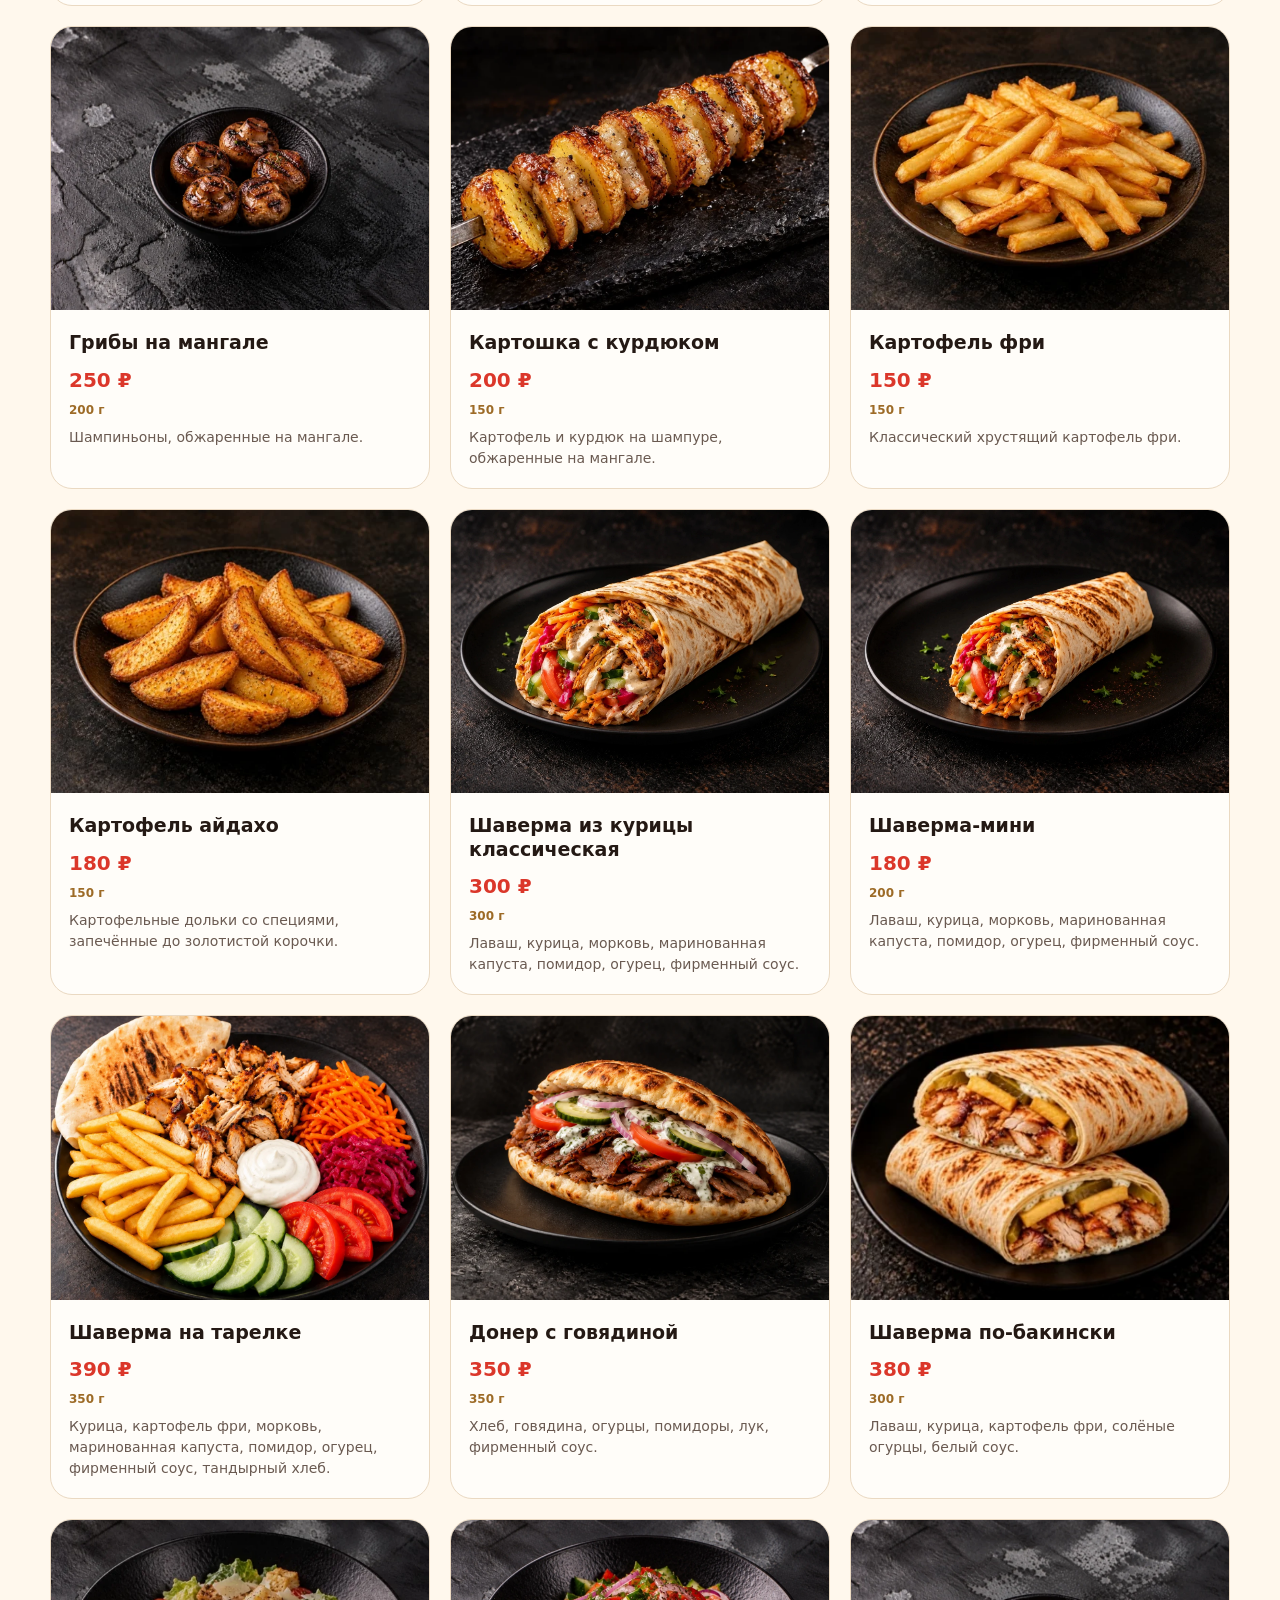
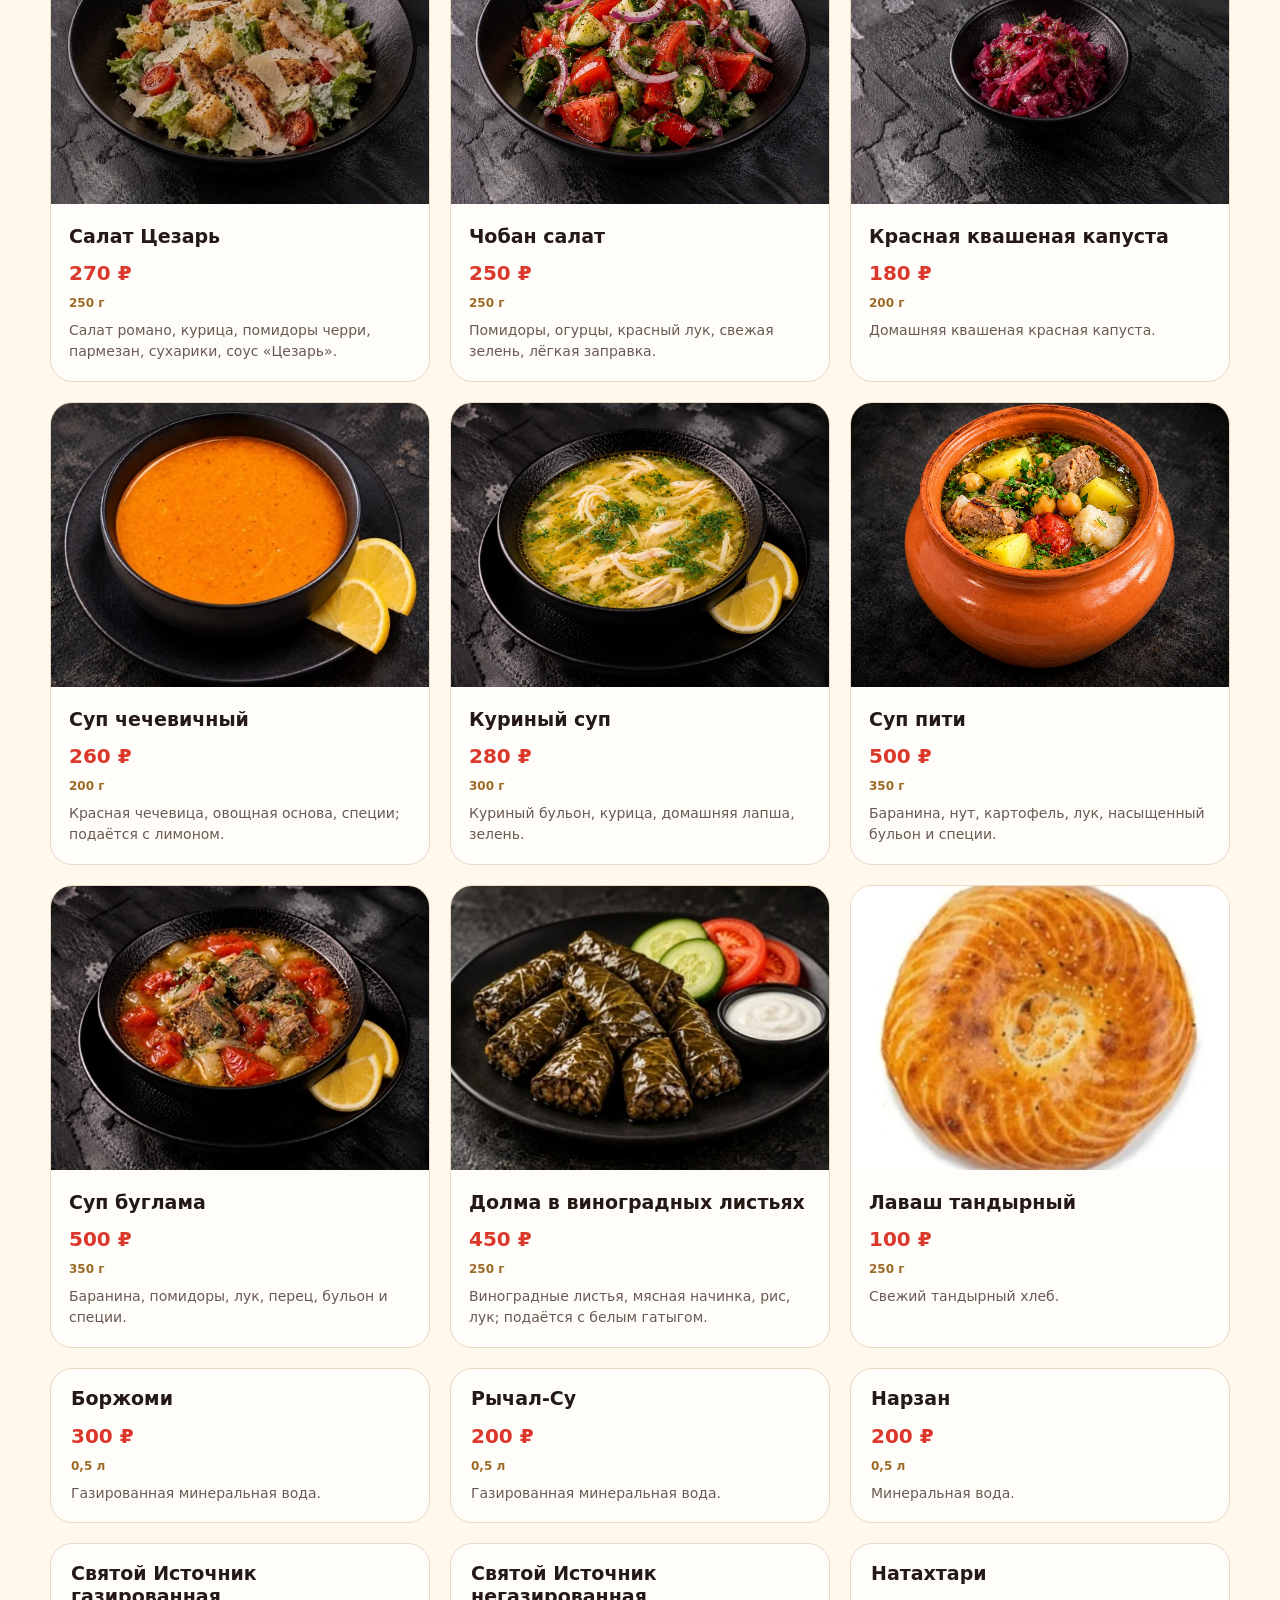
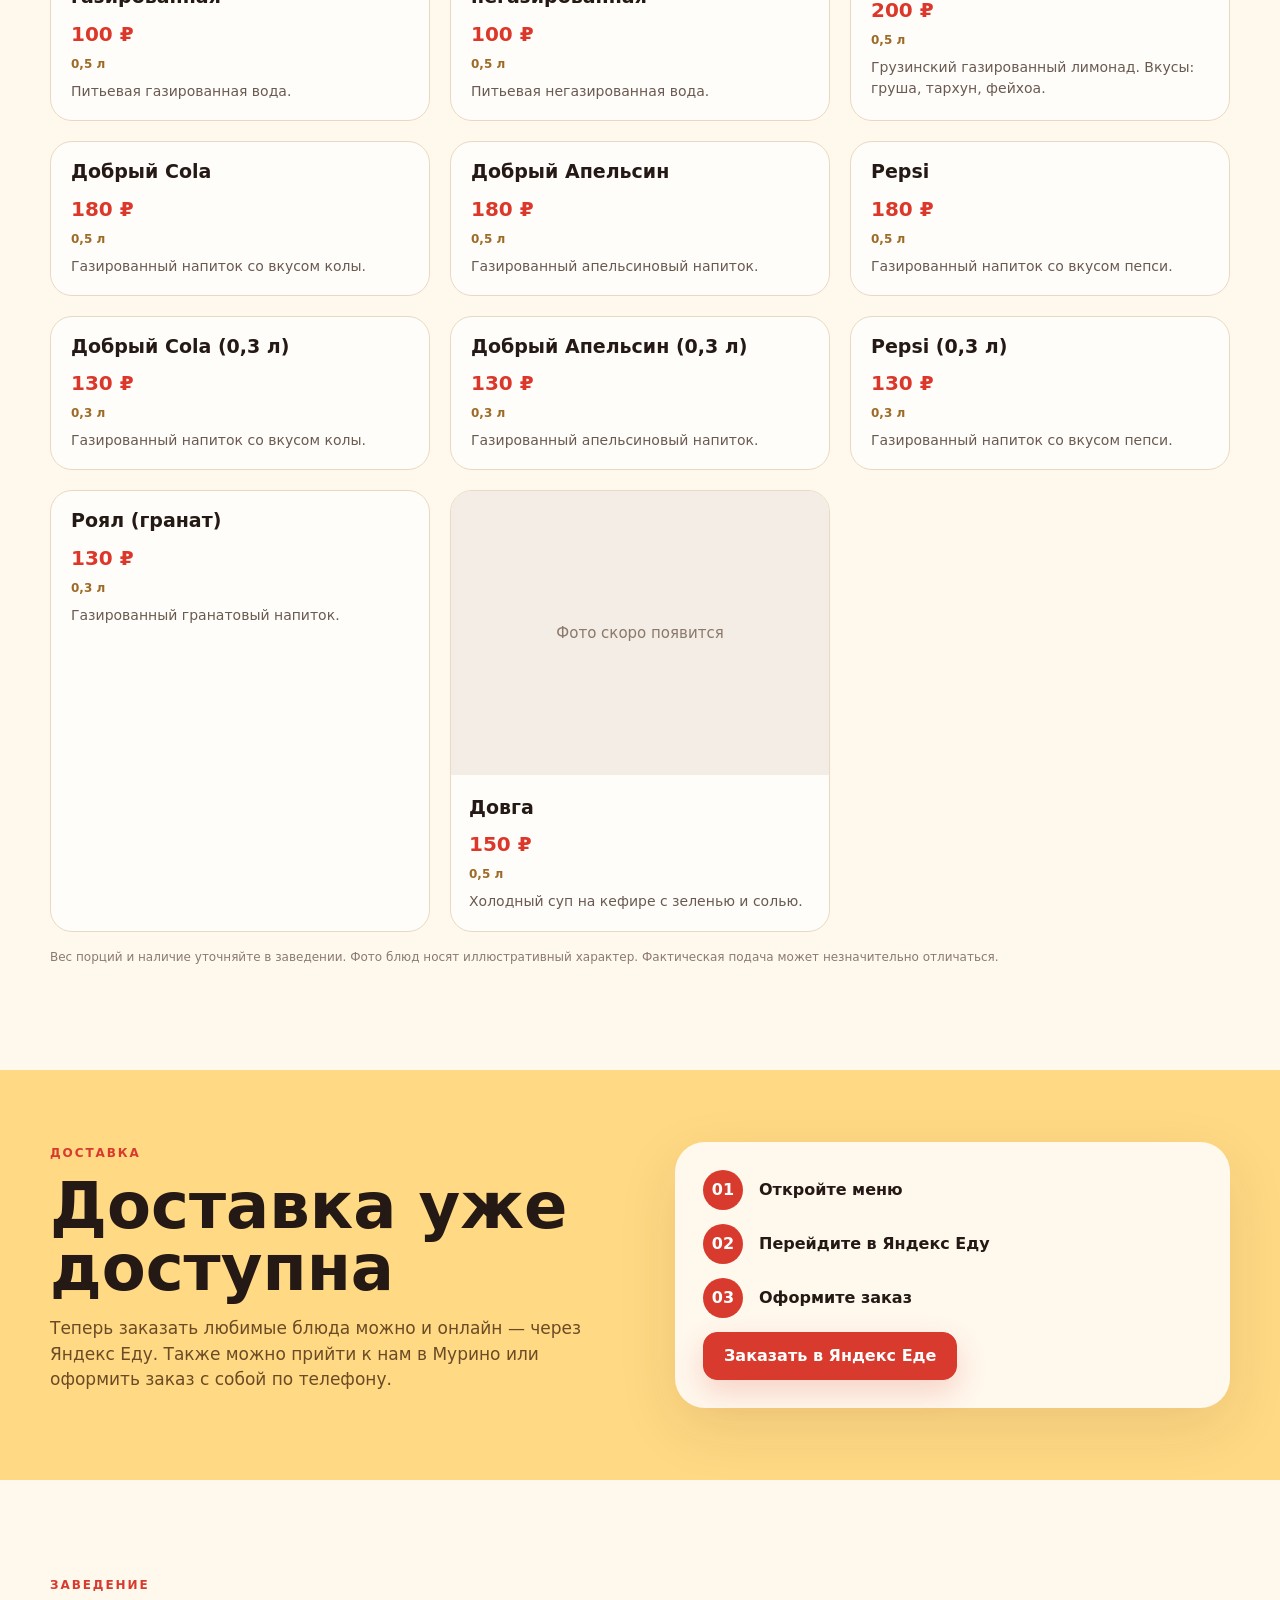
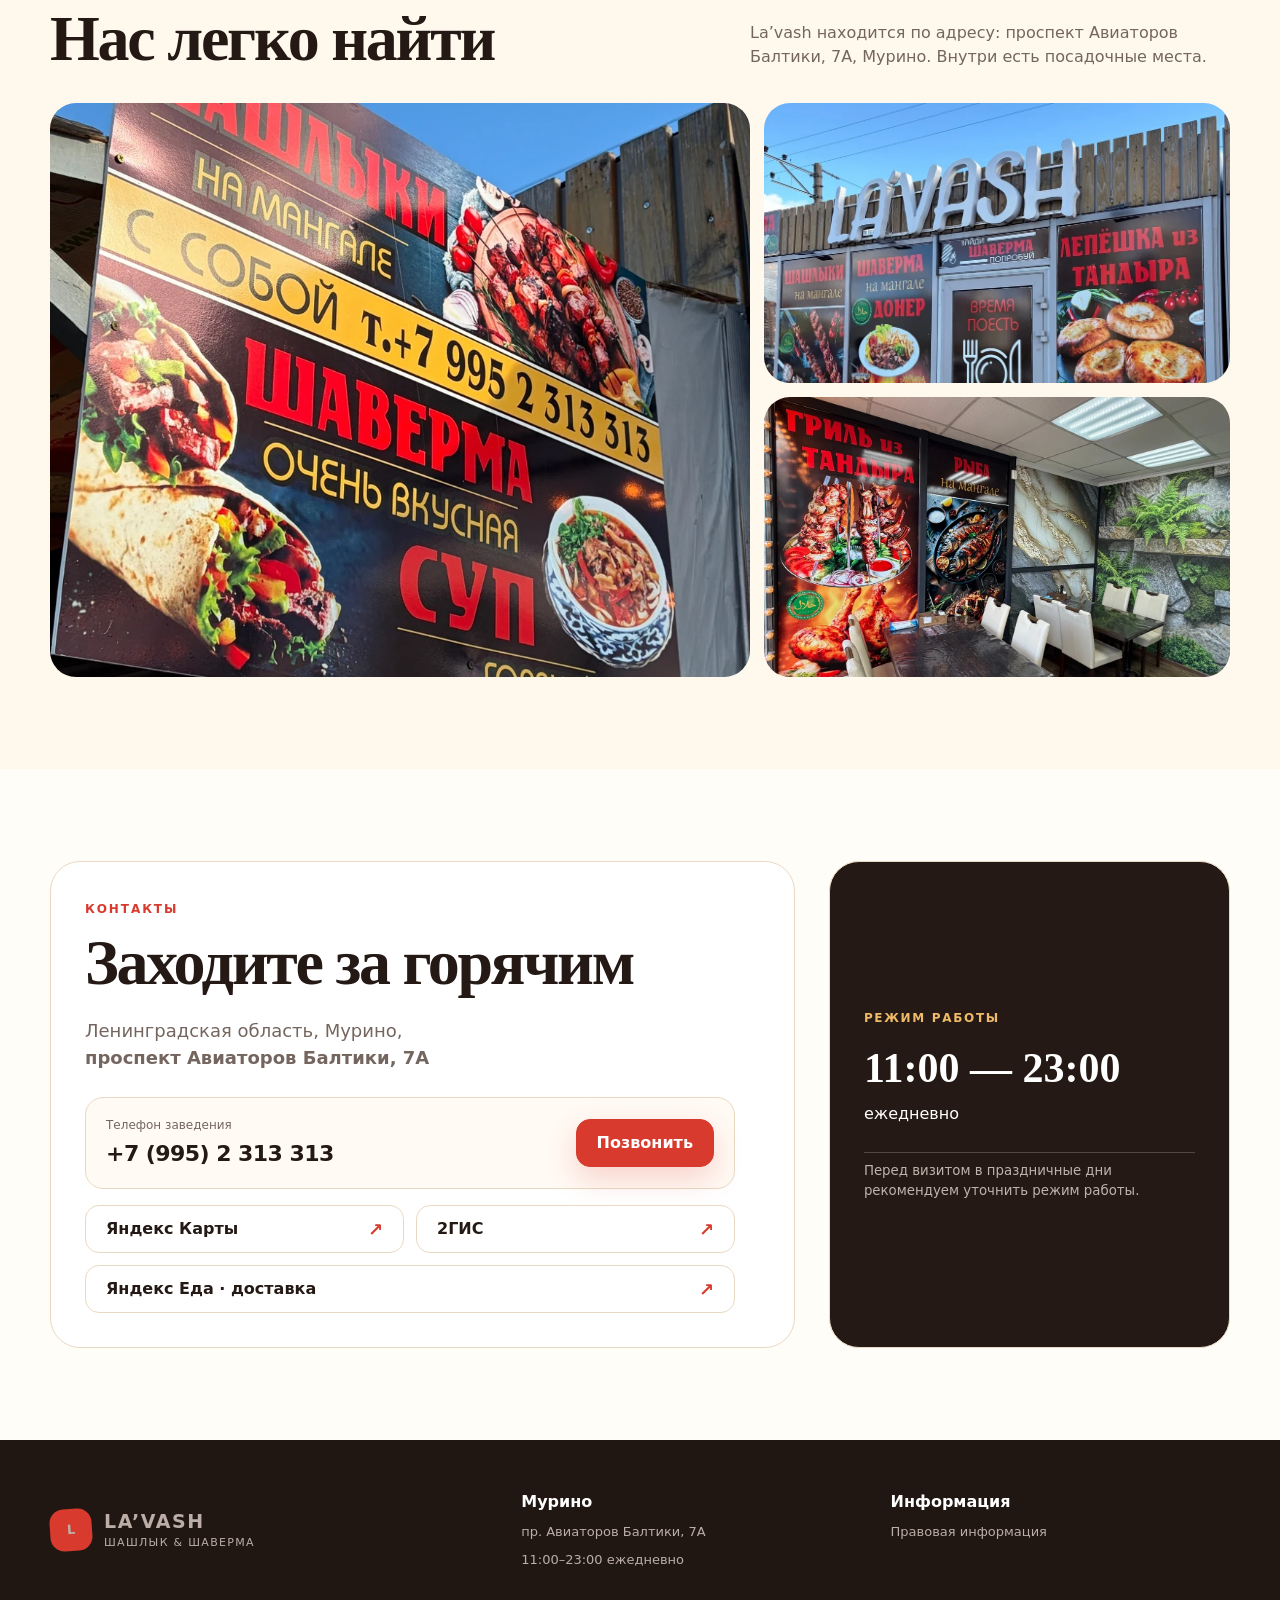
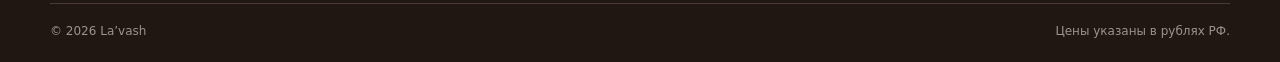
==== commit f0e3bf08: "Обновлено меню, напитки и оформление сайта LA’VASH" ====
--- a/index.html
+++ b/index.html
@@ -73,6 +73,7 @@
             <button class="filter" data-filter="salads">Салаты</button>
             <button class="filter" data-filter="soups">Супы</button>
             <button class="filter" data-filter="hot">Горячее</button>
+            <button class="filter" data-filter="drinks">Напитки</button>
           </div>
           <label class="search"><span aria-hidden="true">⌕</span><input id="menuSearch" type="search" placeholder="Найти блюдо…" autocomplete="off" aria-label="Поиск по меню"></label>
         </div>
--- a/styles.css
+++ b/styles.css
@@ -89,3 +89,45 @@
 
 /* Delivery action occupies a separate row below both map links. */
 .contact-map-actions .contact-delivery-link{grid-column:1 / -1}
+
+/* Restored homepage hero image (previous approved version) */
+.hero-media::before{display:none!important}
+.hero-media img{
+  aspect-ratio: 4 / 3 !important;
+  object-fit: contain !important;
+  object-position: center center !important;
+  background: transparent !important;
+  border-radius: 28px !important;
+}
+.hero-badge{display:none!important}
+@media(max-width:900px){
+  .hero-media img{
+    aspect-ratio: 4 / 3 !important;
+    object-fit: contain !important;
+    border-radius: 24px !important;
+  }
+}
+
+/* Drinks: text-based catalog, fully responsive */
+.drinks-illustration{height:100%;min-height:270px;display:flex;flex-direction:column;align-items:center;justify-content:center;gap:16px;background:linear-gradient(145deg,#3d2920,#211611);color:#fff9ee;text-align:center;padding:24px}
+.drinks-illustration span{letter-spacing:.2em;font-size:12px;color:#e9b45d;font-weight:750}
+.drinks-illustration strong{font-family:Georgia,serif;font-size:clamp(30px,5vw,52px)}
+.drinks-illustration small{font-size:14px;color:#e8d0b4}
+.drink-card{display:block!important;padding:0!important;overflow:hidden}
+.drink-card .dish-info{width:100%;padding:18px 20px!important}
+.drink-card .dish-info p{margin-bottom:0}
+@media(max-width:650px){.drinks-illustration{min-height:220px}}
+
+/* Compact homepage image, no outer pale poster canvas. */
+.hero-media{background:transparent!important;min-width:0;align-self:center}
+.hero-media::before{display:none!important}
+.hero-media img{display:block;width:100%;height:auto;aspect-ratio:1292 / 965!important;object-fit:cover!important;object-position:center!important;background:transparent!important;border-radius:30px!important;box-shadow:0 18px 42px rgba(45,28,18,.13)}
+@media(max-width:900px){.hero-media img{aspect-ratio:1292 / 965!important;border-radius:22px!important}}
+
+/* Final hero polish: hide baked-in gold and beige strips at image edges. */
+.hero-media { isolation:isolate; overflow:hidden; border-radius:30px; }
+.hero-media img { clip-path:inset(6px 4px 13px 4px round 28px) !important; }
+@media(max-width:900px){
+  .hero-media {border-radius:22px;}
+  .hero-media img {clip-path:inset(4px 3px 10px 3px round 21px) !important;}
+}
